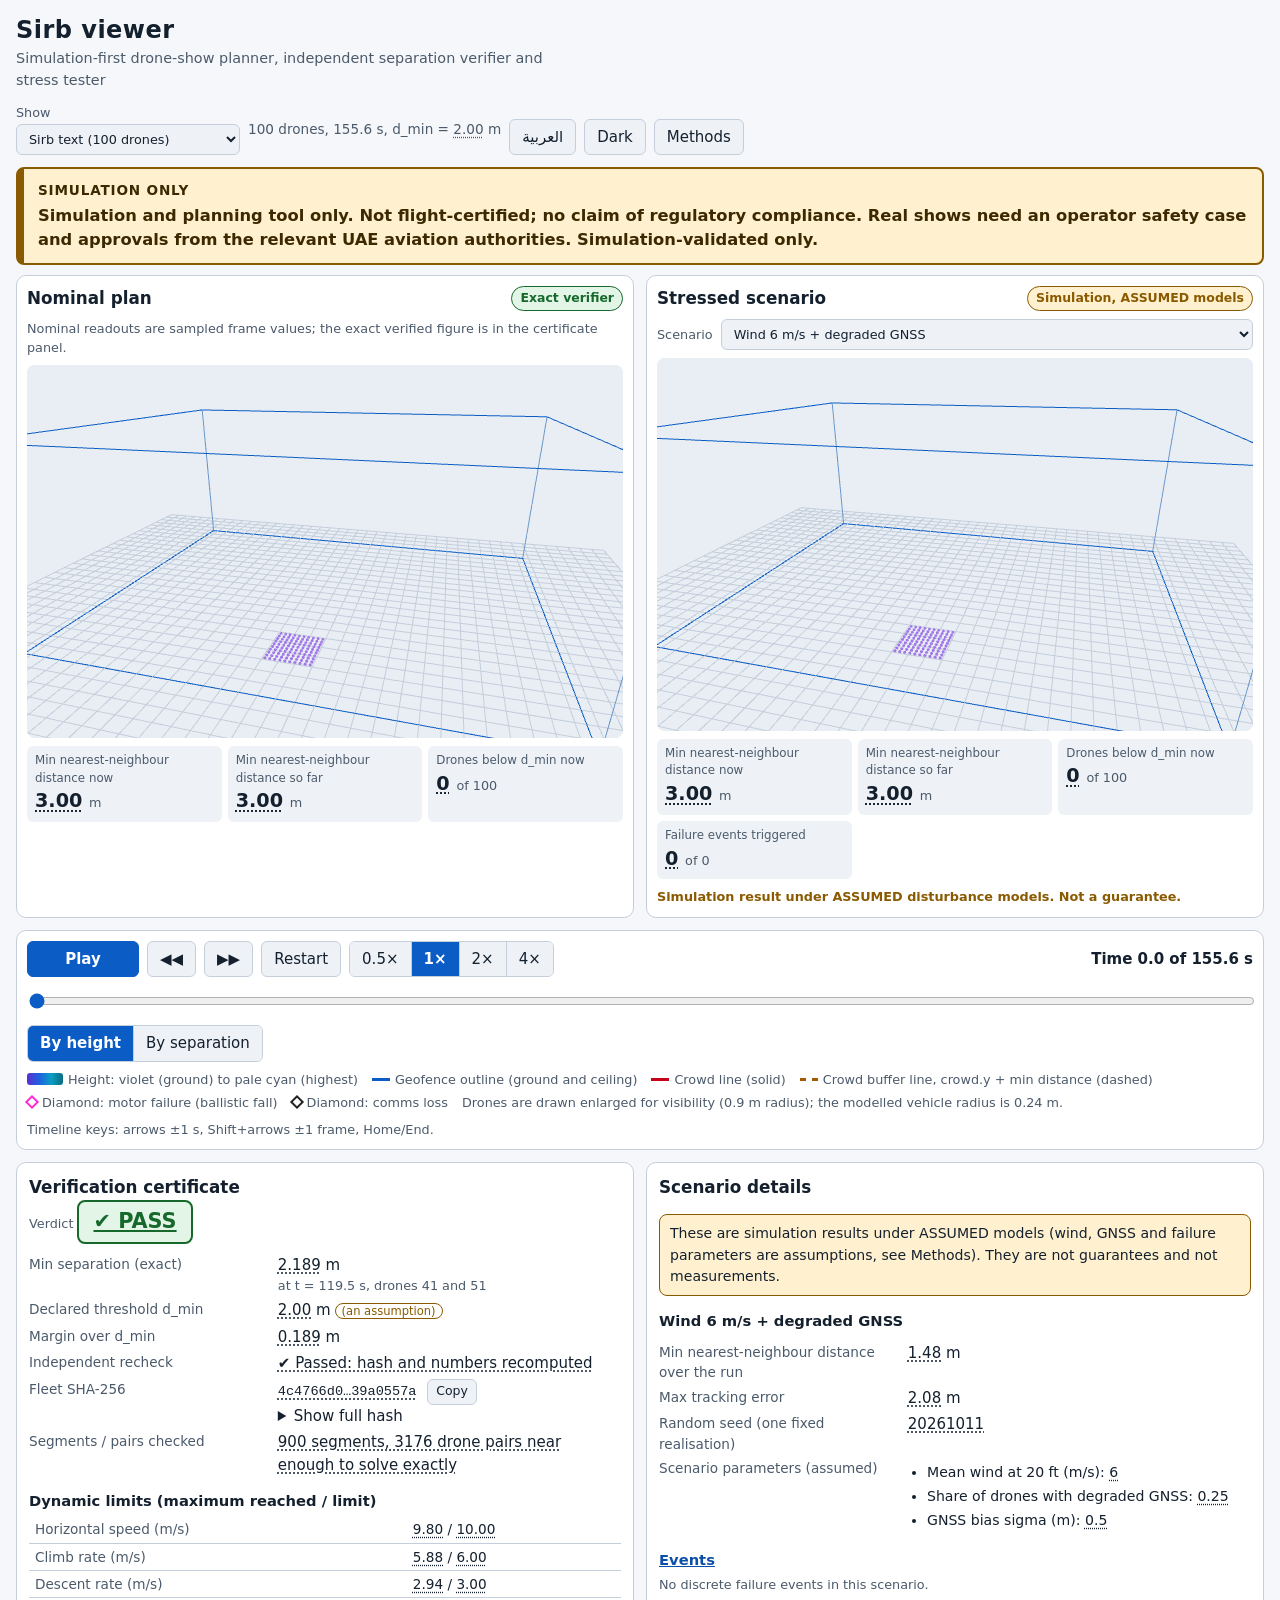
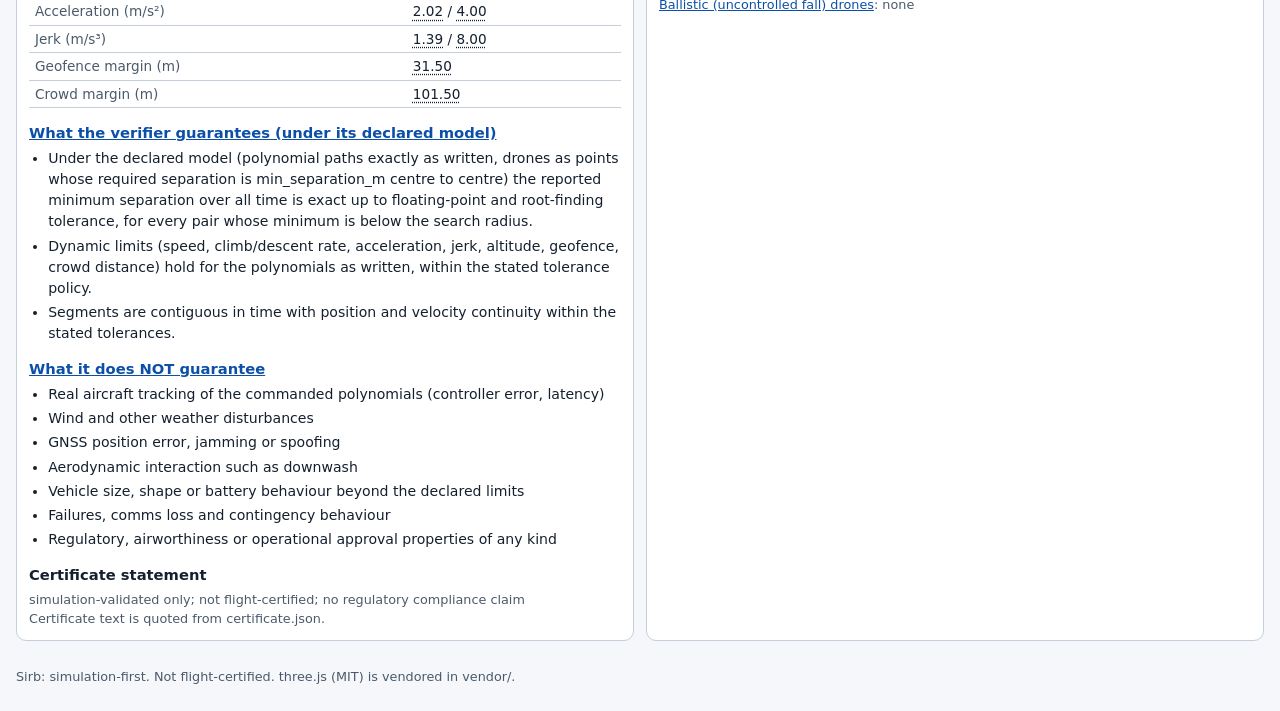
==== viewer/index.html @ c7de5ba7 "Add static web viewer (M7)" ====
<!doctype html>
<html lang="en" dir="ltr" data-theme="dark">
<head>
<meta charset="utf-8">
<meta name="viewport" content="width=device-width, initial-scale=1">
<title>Sirb viewer</title>
<meta name="description" content="Static viewer for Sirb: verified drone-show plans next to stressed simulation scenarios. Simulation only.">
<meta name="color-scheme" content="dark light">
<link rel="icon" href="data:,">
<link rel="stylesheet" href="style.css">
<script type="importmap">
{ "imports": { "three": "./vendor/three.module.min.js", "three/addons/": "./vendor/addons/" } }
</script>
</head>
<body>
<a class="skip" href="#viewer" data-i18n="skip">Skip to the viewer</a>

<header class="top">
  <div class="brand">
    <h1 data-i18n="app_title">Sirb viewer</h1>
    <p class="tagline" data-i18n="tagline"></p>
  </div>
  <div class="top-controls">
    <label class="field">
      <span data-i18n="show">Show</span>
      <select id="showSelect" aria-describedby="showMeta"></select>
    </label>
    <span id="showMeta" class="meta"></span>
    <button id="langBtn" type="button" class="btn" lang="ar"></button>
    <button id="themeBtn" type="button" class="btn" data-i18n-aria="theme_switch_label"></button>
    <a class="btn" href="methods.html" data-i18n="methods">Methods</a>
  </div>
</header>

<aside id="banner" class="banner" role="note" aria-labelledby="bannerTitle">
  <strong id="bannerTitle" data-i18n="banner_title">Simulation only</strong>
  <p id="bannerText"></p>
  <p id="bannerOrig" class="banner-orig" lang="en" dir="ltr" hidden></p>
</aside>

<div id="globalError" class="error" role="alert" hidden></div>

<main id="viewer">
  <section class="views" aria-label="3D views">
    <article class="view" id="viewA">
      <header class="view-head">
        <h2 data-i18n="view_nominal">Nominal plan</h2>
        <a class="badge badge-ok" href="methods.html#exact-verifier" data-i18n="view_nominal_badge">Exact verifier</a>
      </header>
      <p class="note scen-ph" data-i18n="nominal_label"></p>
      <div class="canvas-wrap">
        <canvas tabindex="0" role="img" data-i18n-aria="canvas_label_a"></canvas>
        <div class="overlay" aria-live="polite"></div>
      </div>
      <dl class="readouts" id="roA"></dl>
    </article>

    <article class="view" id="viewB">
      <header class="view-head">
        <h2 data-i18n="view_stress">Stressed scenario</h2>
        <a class="badge badge-warn" href="methods.html#stress-model" data-i18n="view_stress_badge">Simulation, ASSUMED models</a>
      </header>
      <label class="field scen">
        <span data-i18n="scenario">Scenario</span>
        <select id="scenSelect"></select>
      </label>
      <div class="canvas-wrap">
        <canvas tabindex="0" role="img" data-i18n-aria="canvas_label_b"></canvas>
        <div class="overlay" aria-live="polite"></div>
      </div>
      <dl class="readouts" id="roB"></dl>
      <p class="note note-warn" data-i18n="stress_label"></p>
    </article>
  </section>

  <section class="transport" aria-label="Playback">
    <div class="tr-row">
      <button id="playBtn" type="button" class="btn btn-primary"></button>
      <button id="backBtn" type="button" class="btn" data-i18n-aria="step_back" aria-label="Back one frame">&#9664;&#9664;</button>
      <button id="fwdBtn" type="button" class="btn" data-i18n-aria="step_fwd" aria-label="Forward one frame">&#9654;&#9654;</button>
      <button id="restartBtn" type="button" class="btn" data-i18n="restart">Restart</button>
      <div class="seg" role="group" data-i18n-aria="speed" aria-label="Speed" id="speedGroup"></div>
      <output id="timeOut" class="time" aria-live="off"></output>
    </div>
    <input id="scrub" type="range" min="0" max="100" step="1" value="0" data-i18n-aria="timeline" aria-label="Timeline">
    <div class="tr-row">
      <div class="seg" role="group" data-i18n-aria="colour_mode" aria-label="Colour mode" id="modeGroup">
        <button type="button" class="btn seg-btn" data-mode="height" aria-pressed="true" data-i18n="mode_height">By height</button>
        <button type="button" class="btn seg-btn" data-mode="sep" aria-pressed="false" data-i18n="mode_sep">By separation</button>
      </div>
      <ul class="legend" id="legend"></ul>
    </div>
    <p class="note" id="keysHint"></p>
  </section>

  <section class="panels">
    <article class="panel" id="certPanel" aria-labelledby="certH">
      <h2 id="certH" data-i18n="cert_title">Verification certificate</h2>
      <div id="certBody"></div>
    </article>
    <article class="panel" id="scenPanel" aria-labelledby="scenH">
      <h2 id="scenH" data-i18n="scen_title">Scenario details</h2>
      <div id="scenBody"></div>
    </article>
  </section>
</main>

<footer class="foot"><span id="footNote"></span></footer>
<script type="module" src="app.js"></script>
</body>
</html>
---- viewer/style.css ----
:root {
  --bg: #0d1117; --panel: #151b24; --panel2: #1b2330; --text: #e6edf3; --muted: #9aa7b5;
  --border: #2b3644; --accent: #5aa9ff; --accent-ink: #06101d; --focus: #ffd24a;
  --ok: #3fb950; --ok-bg: #0f2a18; --warn: #f0b429; --warn-bg: #33270a; --bad: #ff6b6b; --bad-bg: #3a1214;
  --banner-bg: #3a2a05; --banner-border: #f0b429; --banner-text: #ffe9a8;
  --canvas: #0a0e14; --link: #7cc0ff;
}
:root[data-theme="light"] {
  --bg: #f5f7fa; --panel: #ffffff; --panel2: #eef2f7; --text: #14202e; --muted: #4b5a6b;
  --border: #c5cfdb; --accent: #0b5cc5; --accent-ink: #ffffff; --focus: #8a5a00;
  --ok: #17692b; --ok-bg: #e2f5e7; --warn: #8a5a00; --warn-bg: #fff1cf; --bad: #b00020; --bad-bg: #fde4e7;
  --banner-bg: #fff1cf; --banner-border: #8a5a00; --banner-text: #3d2900;
  --canvas: #e9eef5; --link: #0b4fa8;
}
* { box-sizing: border-box; }
html { color-scheme: dark; }
:root[data-theme="light"] { color-scheme: light; }
body {
  margin: 0; background: var(--bg); color: var(--text);
  font: 15px/1.5 system-ui, -apple-system, "Segoe UI", Roboto, "Noto Sans Arabic", "Noto Naskh Arabic", Tahoma, sans-serif;
}
a { color: var(--link); }
:focus-visible { outline: 3px solid var(--focus); outline-offset: 2px; border-radius: 3px; }
.skip { position: absolute; inset-inline-start: 8px; top: -60px; background: var(--accent); color: var(--accent-ink); padding: 8px 12px; z-index: 50; }
.skip:focus { top: 8px; }

.top { display: flex; flex-wrap: wrap; gap: 12px 24px; justify-content: space-between; align-items: flex-end; padding: 12px 16px 8px; }
.brand h1 { margin: 0; font-size: 1.5rem; letter-spacing: .02em; }
.tagline { margin: 0; color: var(--muted); font-size: .9rem; max-inline-size: 60ch; }
.top-controls { display: flex; flex-wrap: wrap; gap: 8px; align-items: flex-end; }
.meta { color: var(--muted); font-size: .85rem; align-self: center; }
.field { display: flex; flex-direction: column; gap: 2px; font-size: .8rem; color: var(--muted); }
select, .btn, input[type=range] { font: inherit; }
select { background: var(--panel2); color: var(--text); border: 1px solid var(--border); border-radius: 6px; padding: 6px 8px; min-inline-size: 12rem; max-inline-size: 100%; }
.btn { background: var(--panel2); color: var(--text); border: 1px solid var(--border); border-radius: 6px; padding: 6px 12px; cursor: pointer; text-decoration: none; display: inline-block; min-block-size: 34px; }
.btn:hover { border-color: var(--accent); }
.btn-primary { background: var(--accent); color: var(--accent-ink); border-color: var(--accent); font-weight: 600; min-inline-size: 7rem; }
.seg { display: inline-flex; border: 1px solid var(--border); border-radius: 6px; overflow: hidden; }
.seg .btn { border: 0; border-radius: 0; border-inline-end: 1px solid var(--border); }
.seg .btn:last-child { border-inline-end: 0; }
.seg .btn[aria-pressed="true"] { background: var(--accent); color: var(--accent-ink); font-weight: 600; }

.banner { margin: 4px 16px 10px; padding: 10px 14px; background: var(--banner-bg); border: 2px solid var(--banner-border); border-inline-start-width: 8px; border-radius: 8px; color: var(--banner-text); }
.banner strong { text-transform: uppercase; letter-spacing: .06em; font-size: .85rem; }
.banner p { margin: 2px 0 0; font-size: 1.02rem; font-weight: 600; }
.banner .banner-orig { font-size: .8rem; font-weight: 400; opacity: .9; }
.error { margin: 8px 16px; padding: 10px 14px; background: var(--bad-bg); border: 1px solid var(--bad); border-radius: 8px; }
.error code { background: rgba(127,127,127,.25); padding: 1px 4px; border-radius: 3px; direction: ltr; unicode-bidi: isolate; }

main { padding: 0 16px 16px; }
.views { display: grid; grid-template-columns: repeat(2, minmax(0, 1fr)); gap: 12px; }
@media (max-width: 860px) { .views { grid-template-columns: minmax(0, 1fr); } }
.view { background: var(--panel); border: 1px solid var(--border); border-radius: 10px; padding: 10px; display: flex; flex-direction: column; gap: 8px; min-inline-size: 0; }
.view-head { display: flex; justify-content: space-between; align-items: center; gap: 8px; flex-wrap: wrap; }
.view h2, .panel h2 { margin: 0; font-size: 1.05rem; }
.badge { font-size: .78rem; padding: 2px 8px; border-radius: 999px; border: 1px solid; text-decoration: none; font-weight: 600; }
.badge-ok { color: var(--ok); background: var(--ok-bg); border-color: var(--ok); }
.badge-warn { color: var(--warn); background: var(--warn-bg); border-color: var(--warn); }
.scen { flex-direction: row; align-items: center; gap: 8px; }
.scen select { flex: 1; }
.canvas-wrap { position: relative; aspect-ratio: 16 / 10; background: var(--canvas); border-radius: 8px; overflow: hidden; }
.canvas-wrap canvas { position: absolute; inset: 0; inline-size: 100%; block-size: 100%; display: block; touch-action: none; }
.overlay { position: absolute; inset: 0; display: flex; align-items: center; justify-content: center; text-align: center; padding: 16px; background: color-mix(in srgb, var(--canvas) 80%, transparent); font-weight: 600; }
.overlay:empty { display: none; }
.readouts { display: grid; grid-template-columns: repeat(auto-fit, minmax(11rem, 1fr)); gap: 6px; margin: 0; }
.readouts > div { background: var(--panel2); border-radius: 6px; padding: 6px 8px; }
.readouts dt { font-size: .74rem; color: var(--muted); }
.readouts dd { margin: 0; font-size: 1.2rem; font-weight: 700; font-variant-numeric: tabular-nums; }
.readouts .unit { font-size: .8rem; font-weight: 400; color: var(--muted); }
.readouts dd.is-bad { color: var(--bad); }
.readouts dd.is-bad::before { content: "\26A0\FE0E "; }
.note { margin: 0; font-size: .8rem; color: var(--muted); }
.note-warn { color: var(--warn); font-weight: 600; }
a.num { color: inherit; text-decoration: underline dotted; text-underline-offset: 3px; }
a.num:hover { text-decoration: underline solid; color: var(--link); }

.transport { background: var(--panel); border: 1px solid var(--border); border-radius: 10px; padding: 10px; margin-block: 12px; display: flex; flex-direction: column; gap: 8px; }
.tr-row { display: flex; flex-wrap: wrap; gap: 8px; align-items: center; }
.time { margin-inline-start: auto; font-variant-numeric: tabular-nums; font-weight: 600; direction: ltr; unicode-bidi: isolate; }
#scrub { inline-size: 100%; direction: ltr; accent-color: var(--accent); block-size: 28px; }
.legend { list-style: none; margin: 0; padding: 0; display: flex; flex-wrap: wrap; gap: 4px 14px; font-size: .8rem; color: var(--muted); }
.legend li { display: flex; align-items: center; gap: 5px; }
.sw { inline-size: 12px; block-size: 12px; border-radius: 50%; display: inline-block; flex: none; }
.sw.line { border-radius: 0; block-size: 3px; inline-size: 18px; }
.sw.dash { border-radius: 0; block-size: 0; border-top: 3px dashed; inline-size: 18px; background: none; }
.sw.dia { border-radius: 0; transform: rotate(45deg); background: none; border: 2px solid; inline-size: 10px; block-size: 10px; }
.sw.grad { border-radius: 3px; inline-size: 36px; }

.panels { display: grid; grid-template-columns: repeat(2, minmax(0, 1fr)); gap: 12px; }
@media (max-width: 860px) { .panels { grid-template-columns: minmax(0, 1fr); } }
.panel { background: var(--panel); border: 1px solid var(--border); border-radius: 10px; padding: 12px; min-inline-size: 0; }
.panel h3 { margin: 14px 0 4px; font-size: .92rem; }
.verdict { display: inline-flex; align-items: center; gap: 8px; font-weight: 800; font-size: 1.3rem; padding: 4px 14px; border-radius: 8px; border: 2px solid; }
.verdict.pass { color: var(--ok); background: var(--ok-bg); border-color: var(--ok); }
.verdict.fail { color: var(--bad); background: var(--bad-bg); border-color: var(--bad); }
.kv { display: grid; grid-template-columns: minmax(8rem, 40%) 1fr; gap: 4px 12px; margin: 10px 0 0; }
.kv dt { color: var(--muted); font-size: .85rem; }
.kv dd { margin: 0; font-variant-numeric: tabular-nums; overflow-wrap: anywhere; }
.kv code, code.hash { direction: ltr; unicode-bidi: isolate; font-family: ui-monospace, Menlo, Consolas, monospace; font-size: .85rem; }
.hash-full { margin-block-start: 4px; word-break: break-all; }
.tbl { inline-size: 100%; border-collapse: collapse; font-size: .85rem; font-variant-numeric: tabular-nums; }
.tbl th, .tbl td { text-align: start; padding: 3px 6px; border-bottom: 1px solid var(--border); }
.tbl th { font-weight: 500; color: var(--muted); }
.list { margin: 4px 0; padding-inline-start: 1.2rem; font-size: .88rem; }
.list li { margin-block: 3px; }
.list.en-only, [lang="en"].keep { direction: ltr; text-align: left; }
.assumed { background: var(--warn-bg); border: 1px solid var(--warn); color: var(--text); border-radius: 8px; padding: 8px 10px; font-size: .88rem; }
.chip { font-size: .72rem; color: var(--warn); border: 1px solid var(--warn); border-radius: 999px; padding: 0 6px; margin-inline-start: 4px; }
.ev-btn { font-size: .78rem; padding: 2px 8px; min-block-size: 26px; margin-inline-start: 6px; }
.foot { padding: 10px 16px 24px; color: var(--muted); font-size: .8rem; }

/* methods page */
.doc { max-inline-size: 78ch; margin: 0 auto; padding: 8px 16px 48px; }
.doc h1 { font-size: 1.6rem; }
.doc h2 { margin-block-start: 2rem; padding-block-start: .5rem; border-block-start: 1px solid var(--border); font-size: 1.25rem; scroll-margin-block-start: 12px; }
.doc h3 { font-size: 1.02rem; scroll-margin-block-start: 12px; }
.doc :target > h2, .doc h2:target, .doc h3:target { background: color-mix(in srgb, var(--accent) 22%, transparent); }
.doc p, .doc li { overflow-wrap: anywhere; }
.doc .ar-sum { background: var(--panel2); border-radius: 8px; padding: 8px 12px; }
html[lang="en"] .ar, html[lang="ar"] .en { display: none; }
.doc .en-detail { direction: ltr; text-align: left; }
html[dir="rtl"] .doc .en-detail ul { padding-inline-start: 0; padding-inline-end: 1.2rem; }
.doc .en-detail li, .doc .en-detail p { text-align: left; }
.toc { columns: 2 16rem; font-size: .92rem; }
.doc code { font-family: ui-monospace, Menlo, Consolas, monospace; font-size: .9em; background: var(--panel2); padding: 0 4px; border-radius: 3px; direction: ltr; unicode-bidi: isolate; }
.doc .callout { background: var(--warn-bg); border: 1px solid var(--warn); border-radius: 8px; padding: 8px 12px; }
.doc .nav { display: flex; gap: 8px; flex-wrap: wrap; padding: 12px 0; align-items: center; }

@media (prefers-reduced-motion: reduce) { * { animation: none !important; transition: none !important; scroll-behavior: auto !important; } }

.scen-ph { min-block-size: 34px; display: flex; align-items: center; }
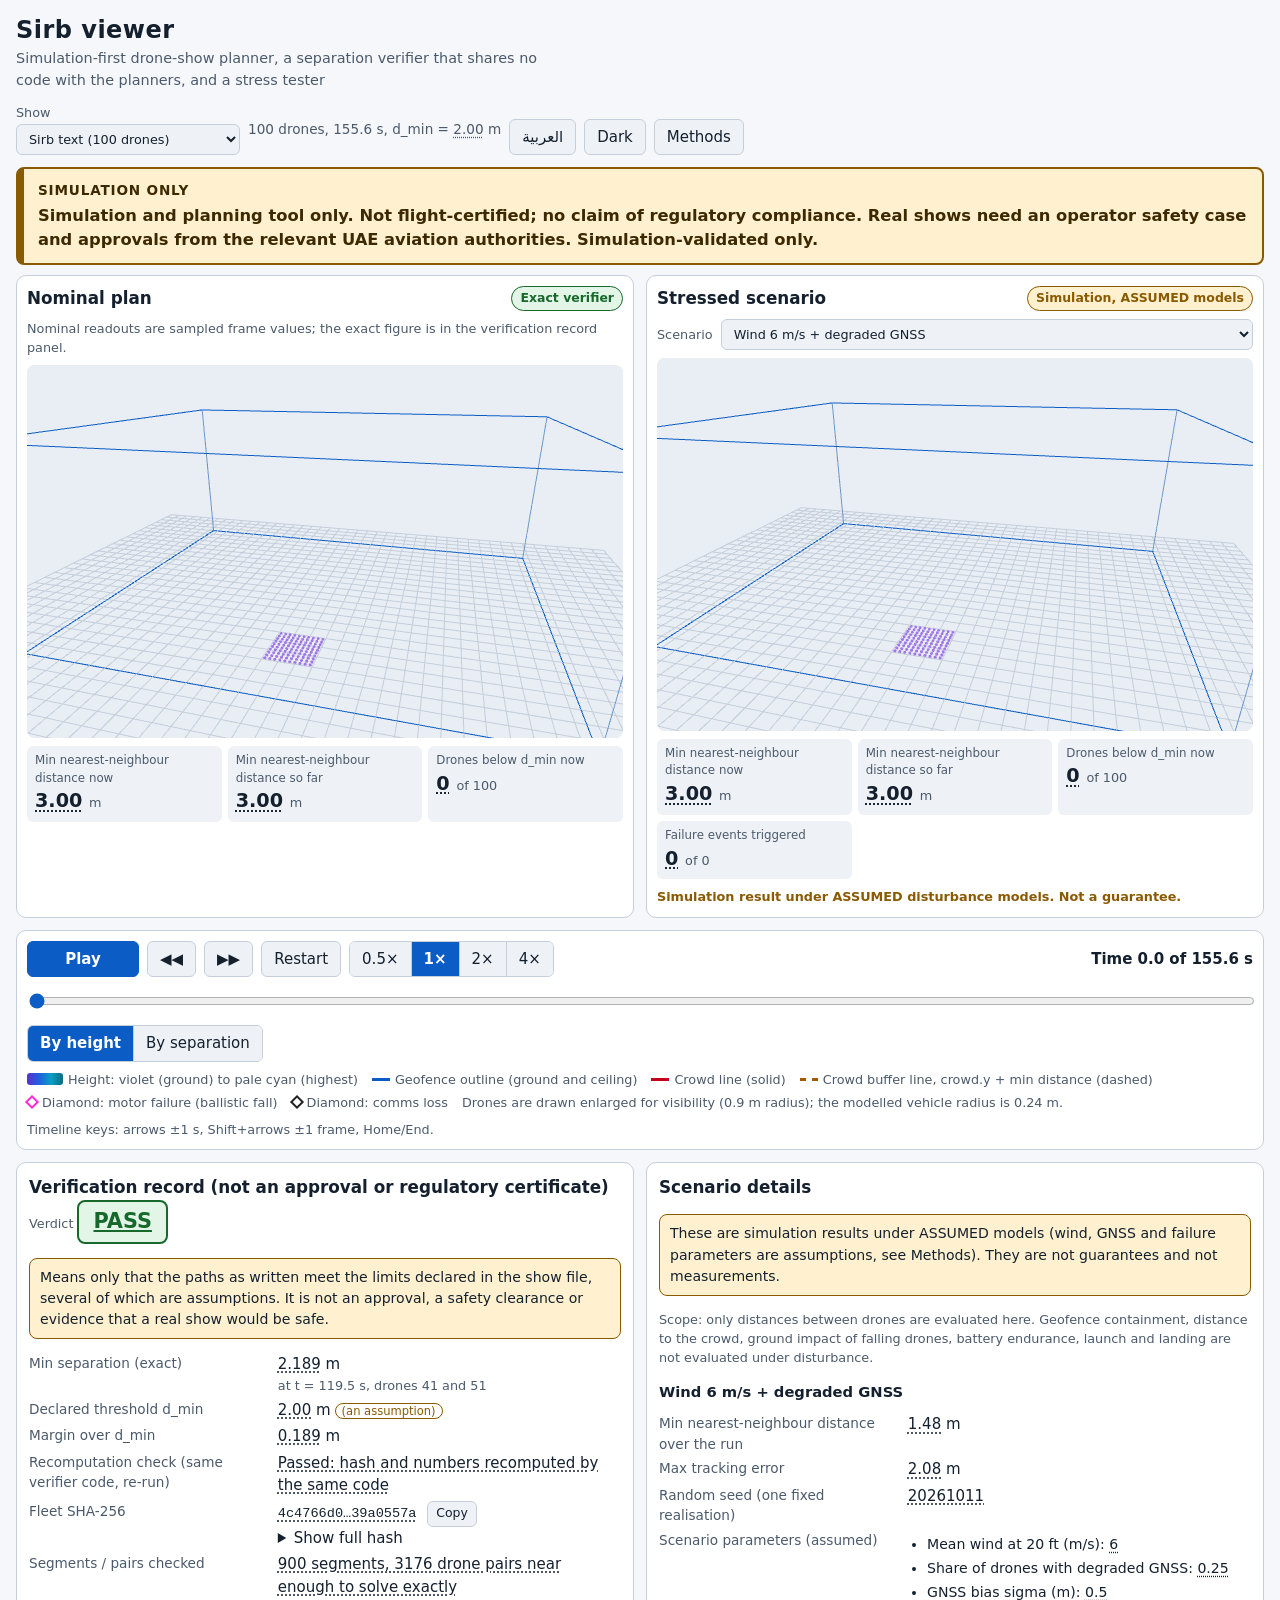
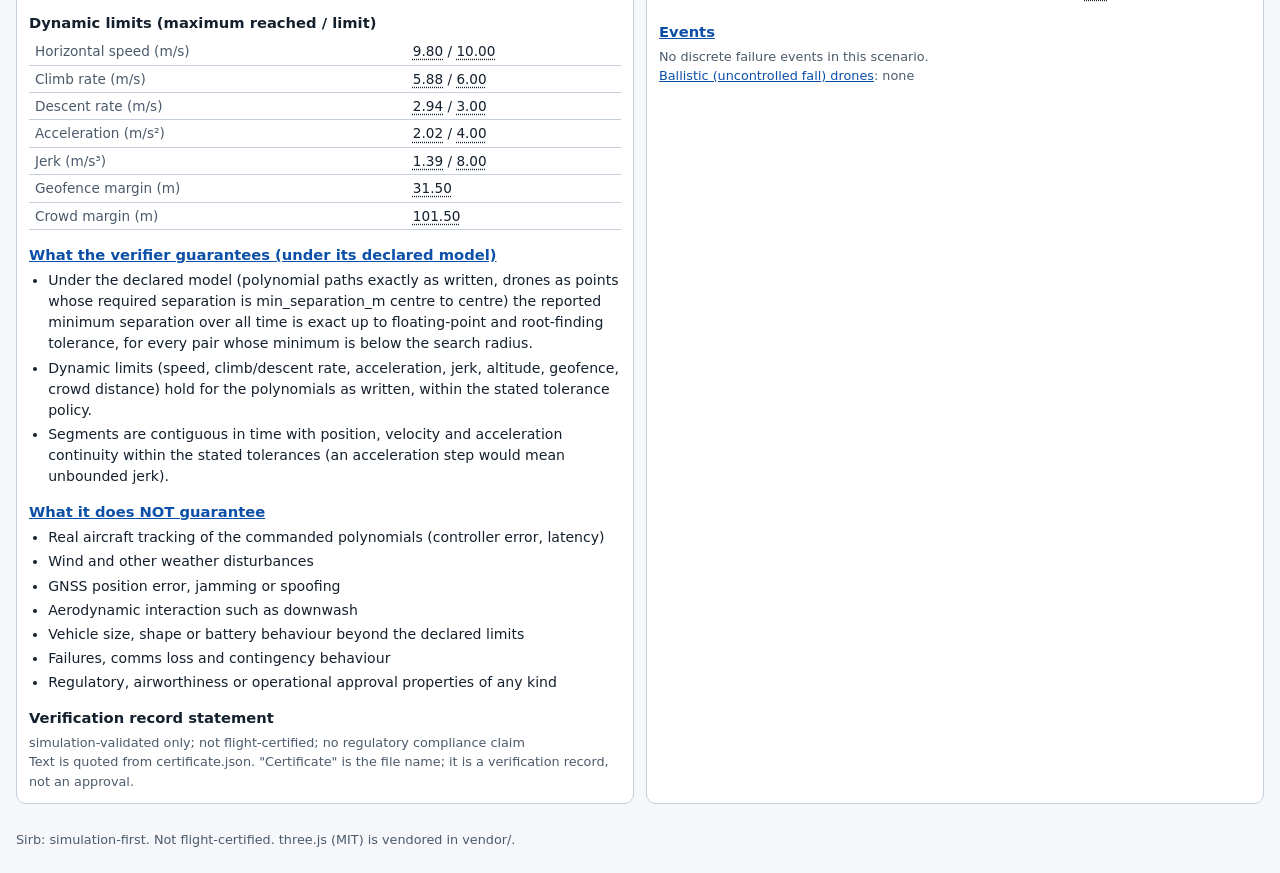
==== commit 507fe634: "Review round 4 (aviation safety assessor): INCOMPLETE verdict, same-code recheck no longer called in" ====
--- a/viewer/index.html
+++ b/viewer/index.html
@@ -4,7 +4,7 @@
 <meta charset="utf-8">
 <meta name="viewport" content="width=device-width, initial-scale=1">
 <title>Sirb viewer</title>
-<meta name="description" content="Static viewer for Sirb: verified drone-show plans next to stressed simulation scenarios. Simulation only.">
+<meta name="description" content="Static viewer for Sirb: drone-show plans checked against their declared limits, next to stressed simulation scenarios. Simulation only. Not an approval.">
 <meta name="color-scheme" content="dark light">
 <link rel="icon" href="data:,">
 <link rel="stylesheet" href="style.css">
@@ -95,7 +95,7 @@
 
   <section class="panels">
     <article class="panel" id="certPanel" aria-labelledby="certH">
-      <h2 id="certH" data-i18n="cert_title">Verification certificate</h2>
+      <h2 id="certH" data-i18n="cert_title">Verification record</h2>
       <div id="certBody"></div>
     </article>
     <article class="panel" id="scenPanel" aria-labelledby="scenH">
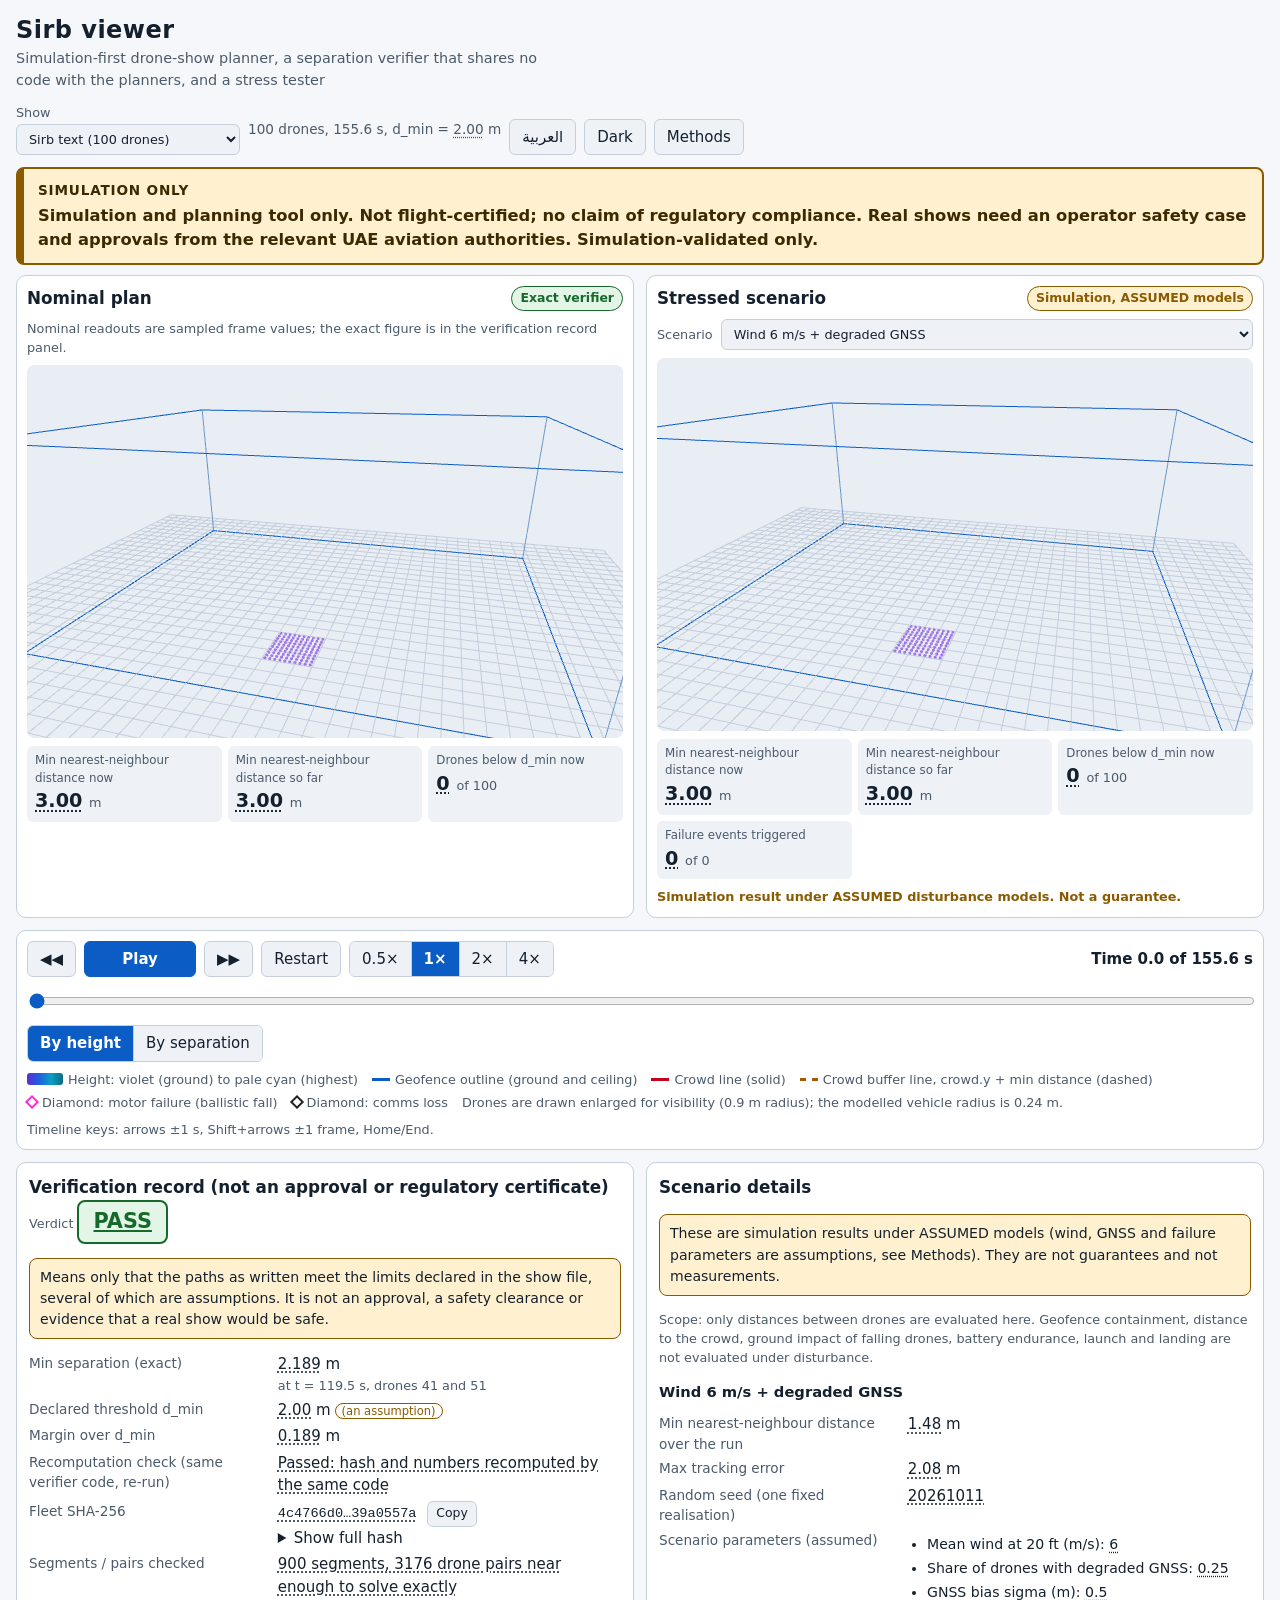
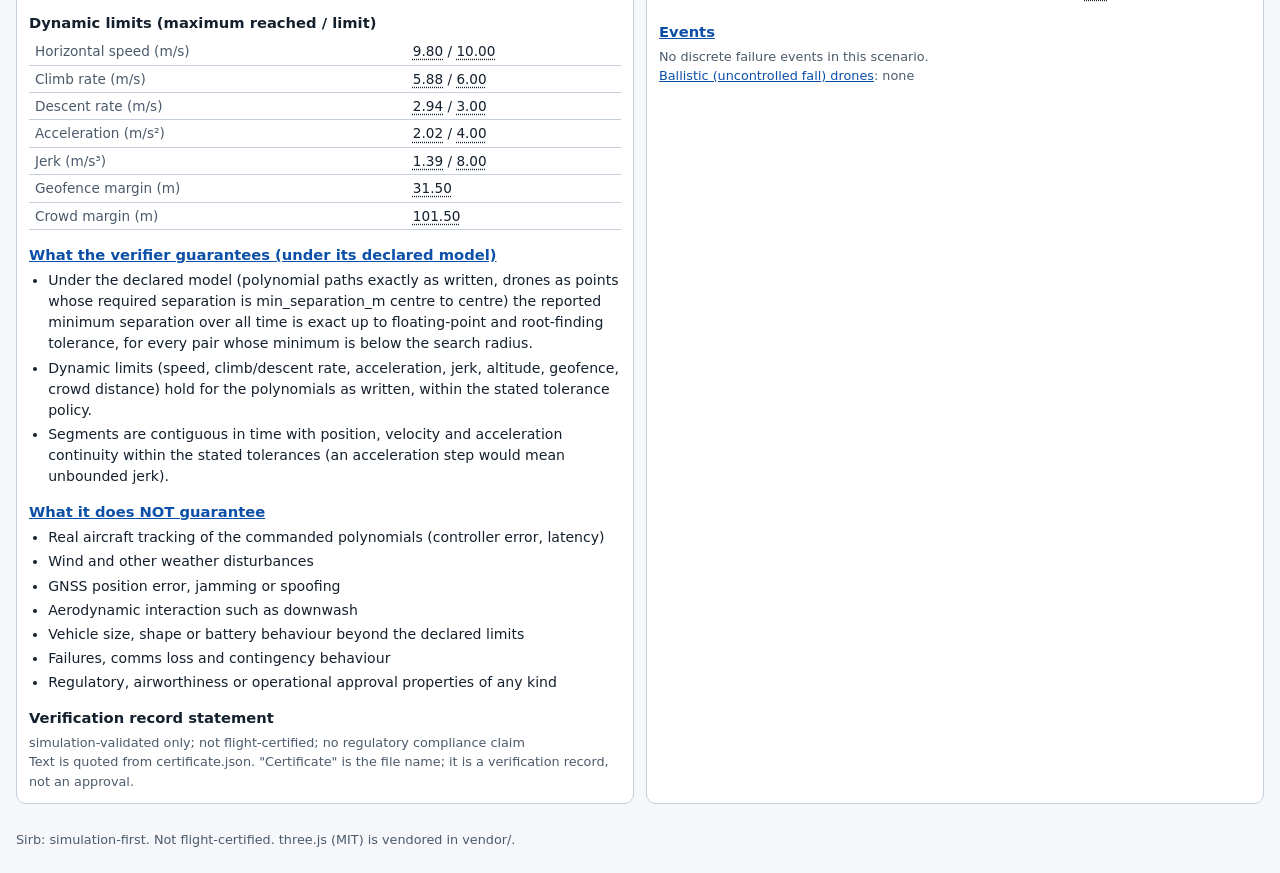
==== commit 331623be: "viewer: axe-core accessibility pass, RTL fixes, keyboard and file:// checks, bench mode axe-core 4.1" ====
--- a/viewer/index.html
+++ b/viewer/index.html
@@ -2,6 +2,7 @@
 <html lang="en" dir="ltr" data-theme="dark">
 <head>
 <meta charset="utf-8">
+<meta http-equiv="Content-Security-Policy" content="default-src 'self'; script-src 'self' 'sha256-5wA3Z8E0Y0OTGN2sJH6JJETuF5CYTp6eGDxFbK0Gl1s='; style-src 'self' 'unsafe-inline'; img-src 'self' data:; connect-src 'self'; object-src 'none'; base-uri 'none'; form-action 'none'">
 <meta name="viewport" content="width=device-width, initial-scale=1">
 <title>Sirb viewer</title>
 <meta name="description" content="Static viewer for Sirb: drone-show plans checked against their declared limits, next to stressed simulation scenarios. Simulation only. Not an approval.">
@@ -32,16 +33,21 @@
   </div>
 </header>
 
-<aside id="banner" class="banner" role="note" aria-labelledby="bannerTitle">
+<aside id="banner" class="banner" aria-labelledby="bannerTitle">
   <strong id="bannerTitle" data-i18n="banner_title">Simulation only</strong>
   <p id="bannerText"></p>
-  <p id="bannerOrig" class="banner-orig" lang="en" dir="ltr" hidden></p>
+  <p id="bannerOrig" class="banner-orig" hidden></p>
 </aside>
+
+<div id="fileBanner" class="error" role="alert" hidden>
+  <p lang="en" dir="ltr">The viewer cannot run from <code>file://</code>: browsers block ES modules and binary data there. From the repo root run <code>python -m http.server -d viewer 8000</code> and open <code>http://localhost:8000/</code>.</p>
+  <p lang="ar" dir="rtl">لا يعمل العارض عبر <code>file://</code> لأن المتصفحات تمنع وحدات ES والبيانات الثنائية هناك. من جذر المستودع نفّذ <code>python -m http.server -d viewer 8000</code> ثم افتح <code>http://localhost:8000/</code>.</p>
+</div>
 
 <div id="globalError" class="error" role="alert" hidden></div>
 
 <main id="viewer">
-  <section class="views" aria-label="3D views">
+  <section class="views" data-i18n-aria="views_label" aria-label="3D views">
     <article class="view" id="viewA">
       <header class="view-head">
         <h2 data-i18n="view_nominal">Nominal plan</h2>
@@ -73,11 +79,13 @@
     </article>
   </section>
 
-  <section class="transport" aria-label="Playback">
+  <section class="transport" data-i18n-aria="playback_label" aria-label="Playback">
     <div class="tr-row">
-      <button id="playBtn" type="button" class="btn btn-primary"></button>
-      <button id="backBtn" type="button" class="btn" data-i18n-aria="step_back" aria-label="Back one frame">&#9664;&#9664;</button>
-      <button id="fwdBtn" type="button" class="btn" data-i18n-aria="step_fwd" aria-label="Forward one frame">&#9654;&#9654;</button>
+      <div class="media" dir="ltr">
+        <button id="backBtn" type="button" class="btn" data-i18n-aria="step_back" aria-label="Back one frame"><span class="ico ico-back" aria-hidden="true"></span></button>
+        <button id="playBtn" type="button" class="btn btn-primary"></button>
+        <button id="fwdBtn" type="button" class="btn" data-i18n-aria="step_fwd" aria-label="Forward one frame"><span class="ico ico-fwd" aria-hidden="true"></span></button>
+      </div>
       <button id="restartBtn" type="button" class="btn" data-i18n="restart">Restart</button>
       <div class="seg" role="group" data-i18n-aria="speed" aria-label="Speed" id="speedGroup"></div>
       <output id="timeOut" class="time" aria-live="off"></output>
@@ -106,6 +114,7 @@
 </main>
 
 <footer class="foot"><span id="footNote"></span></footer>
+<script src="fileguard.js"></script>
 <script type="module" src="app.js"></script>
 </body>
 </html>
--- a/viewer/style.css
+++ b/viewer/style.css
@@ -129,3 +129,9 @@
 @media (prefers-reduced-motion: reduce) { * { animation: none !important; transition: none !important; scroll-behavior: auto !important; } }
 
 .scen-ph { min-block-size: 34px; display: flex; align-items: center; }
+
+/* transport: media controls and the timeline keep left-to-right order in Arabic (time runs left to right) */
+.media { display: inline-flex; gap: 8px; }
+.en-block { display: block; text-align: left; }
+.ico-back::before { content: "\25C0\25C0"; }
+.ico-fwd::before { content: "\25B6\25B6"; }
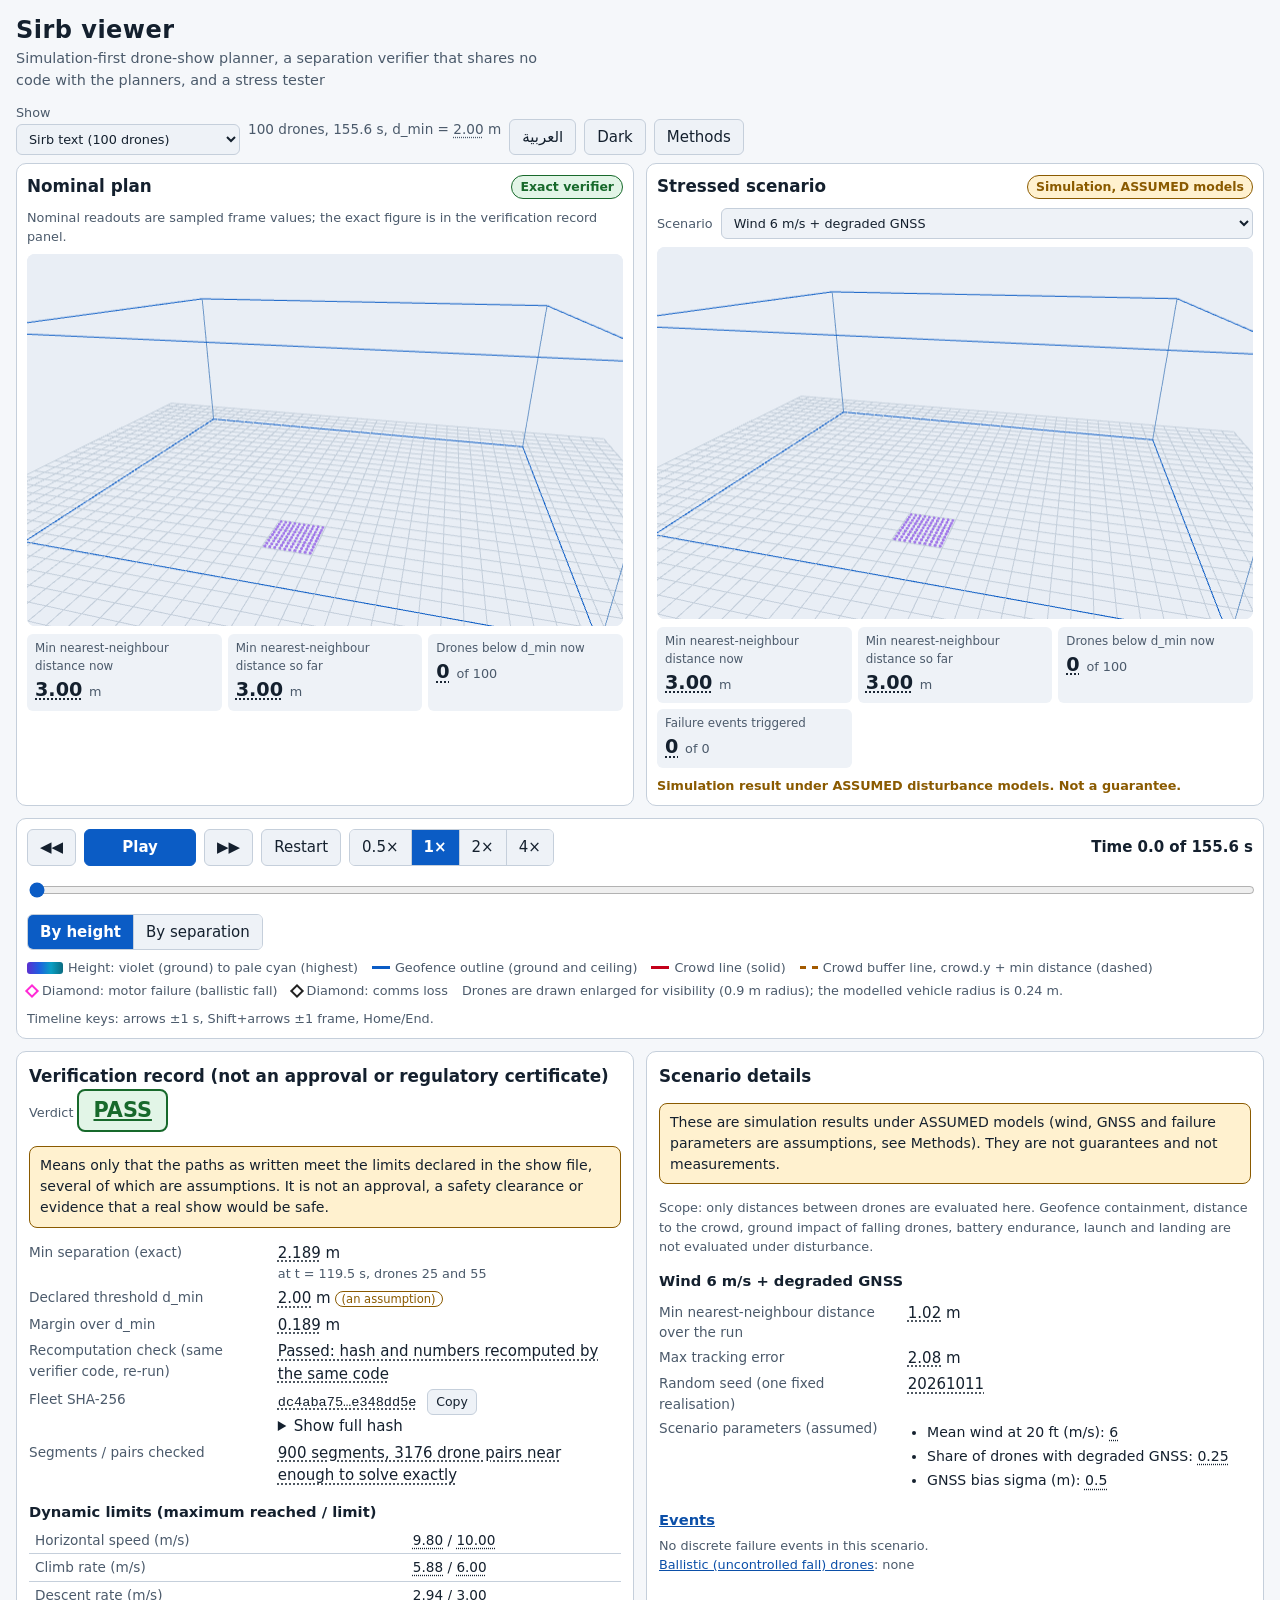
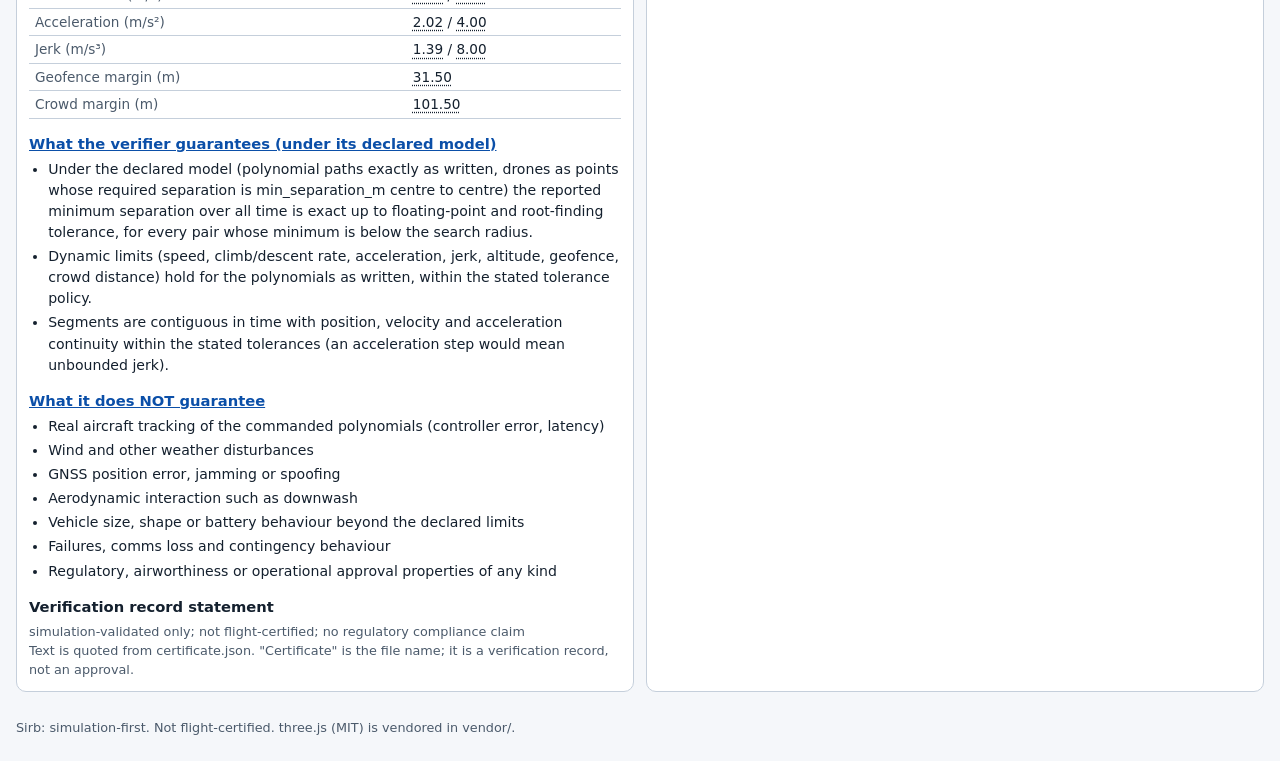
==== commit e95c4e22: "Hide the simulation only banner on the viewer page Removed from view at the owner's request. The ele" ====
--- a/viewer/index.html
+++ b/viewer/index.html
@@ -33,7 +33,7 @@
   </div>
 </header>
 
-<aside id="banner" class="banner" aria-labelledby="bannerTitle">
+<aside id="banner" class="banner" aria-labelledby="bannerTitle" hidden>
   <strong id="bannerTitle" data-i18n="banner_title">Simulation only</strong>
   <p id="bannerText"></p>
   <p id="bannerOrig" class="banner-orig" hidden></p>
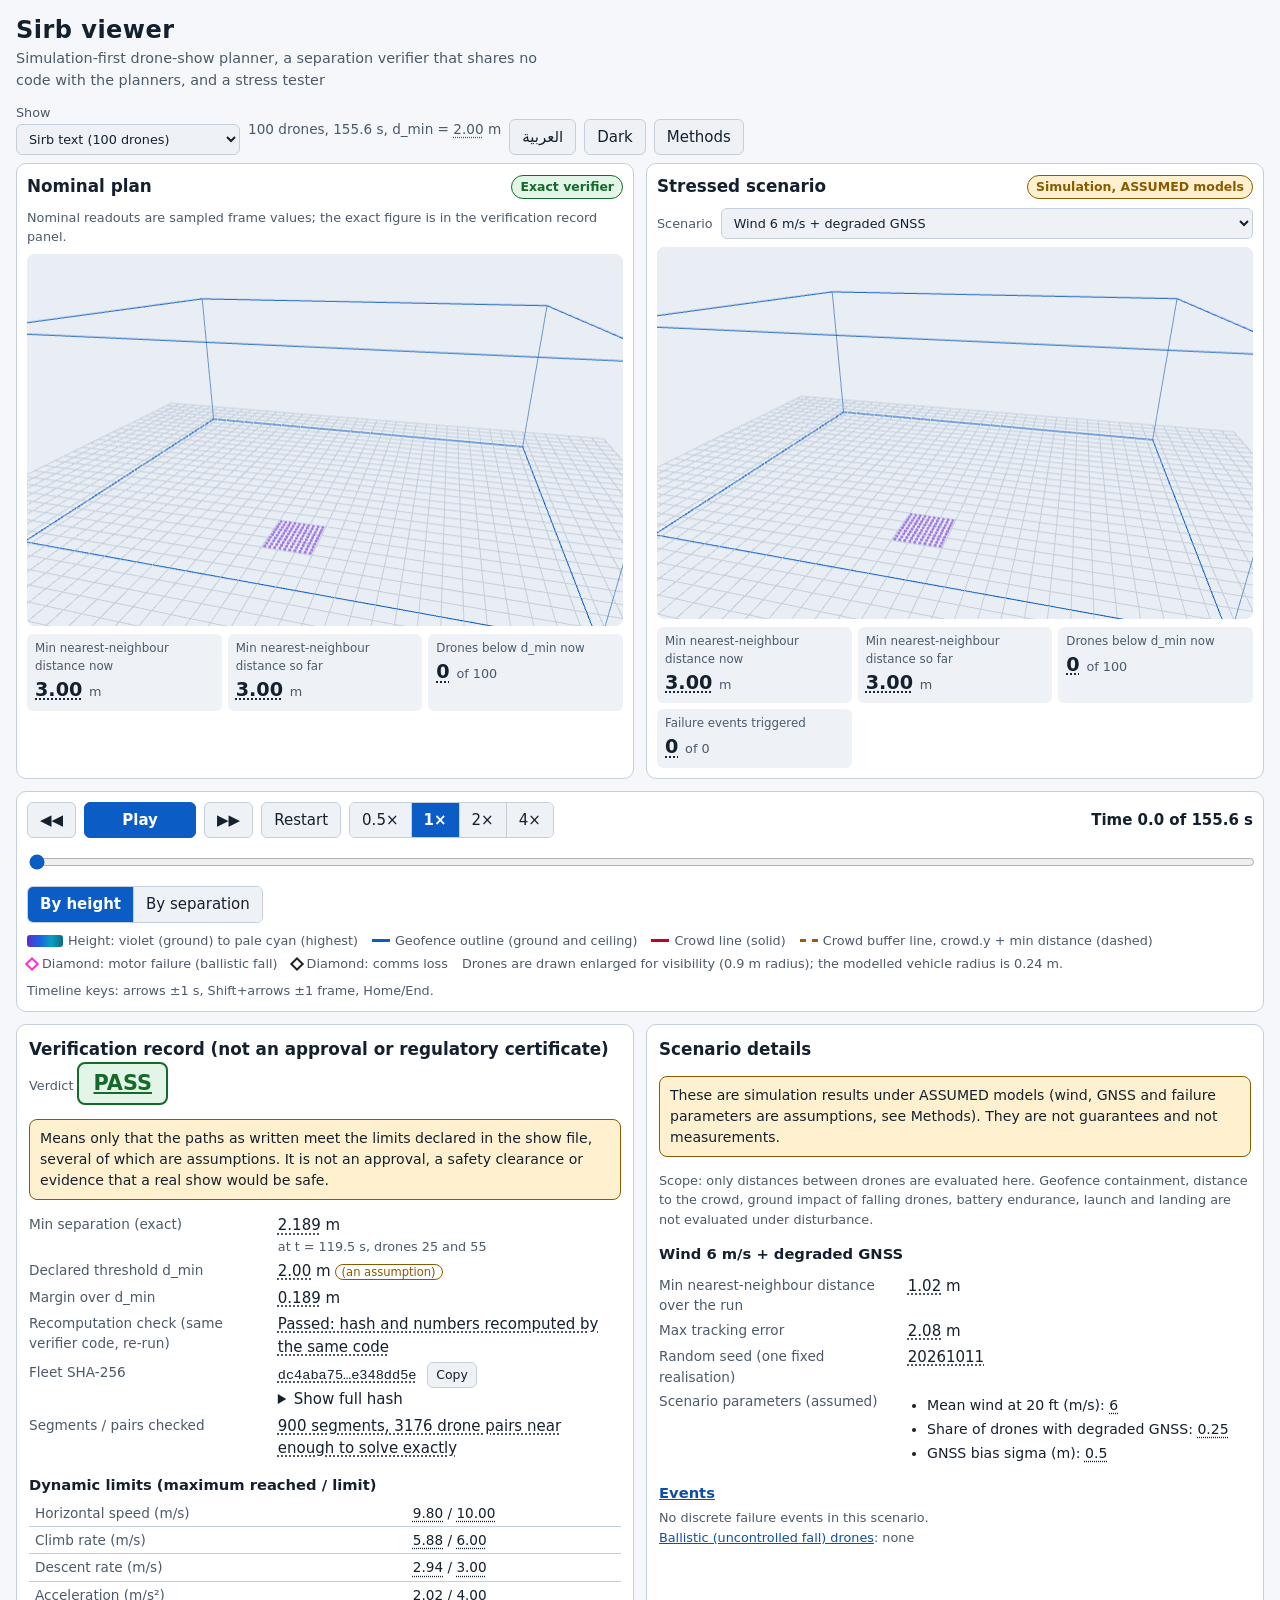
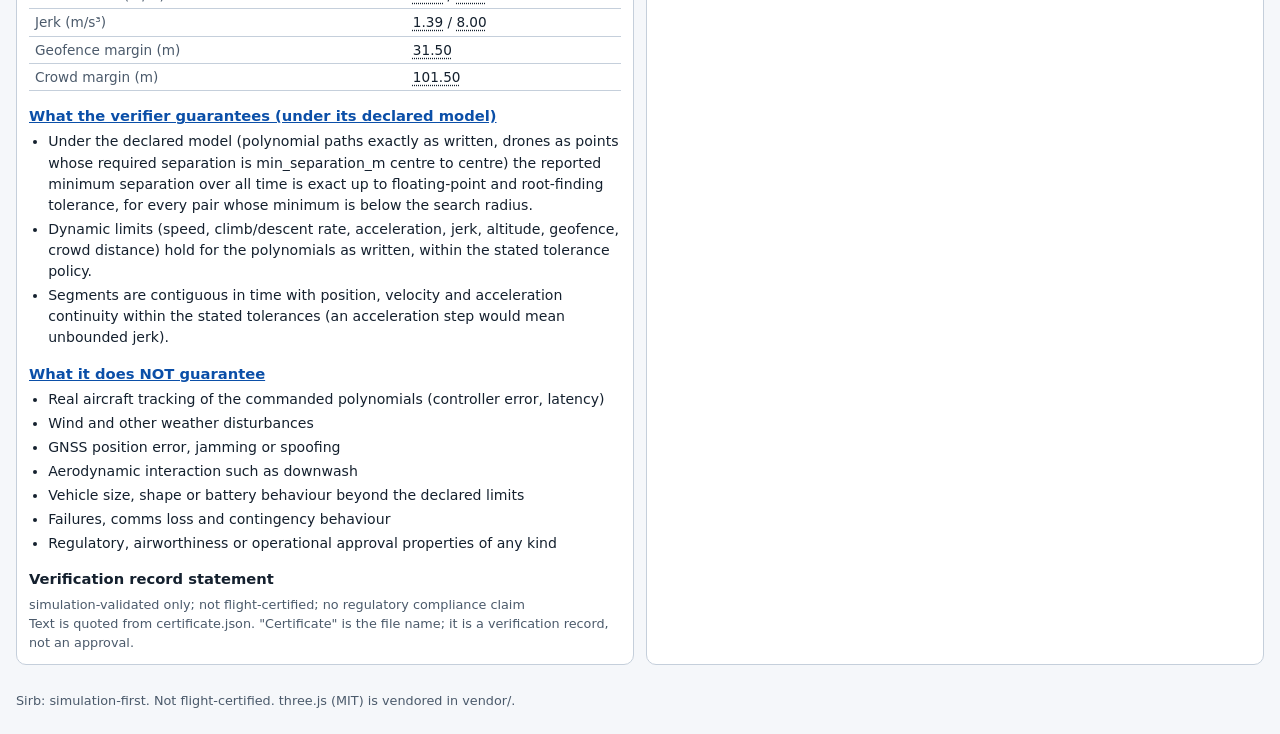
==== commit 0001ef02: "Hide the assumed disturbance note in the viewer stress panel Requested removal of that line only; th" ====
--- a/viewer/index.html
+++ b/viewer/index.html
@@ -75,7 +75,7 @@
         <div class="overlay" aria-live="polite"></div>
       </div>
       <dl class="readouts" id="roB"></dl>
-      <p class="note note-warn" data-i18n="stress_label"></p>
+      <p hidden class="note note-warn" data-i18n="stress_label"></p>
     </article>
   </section>
 
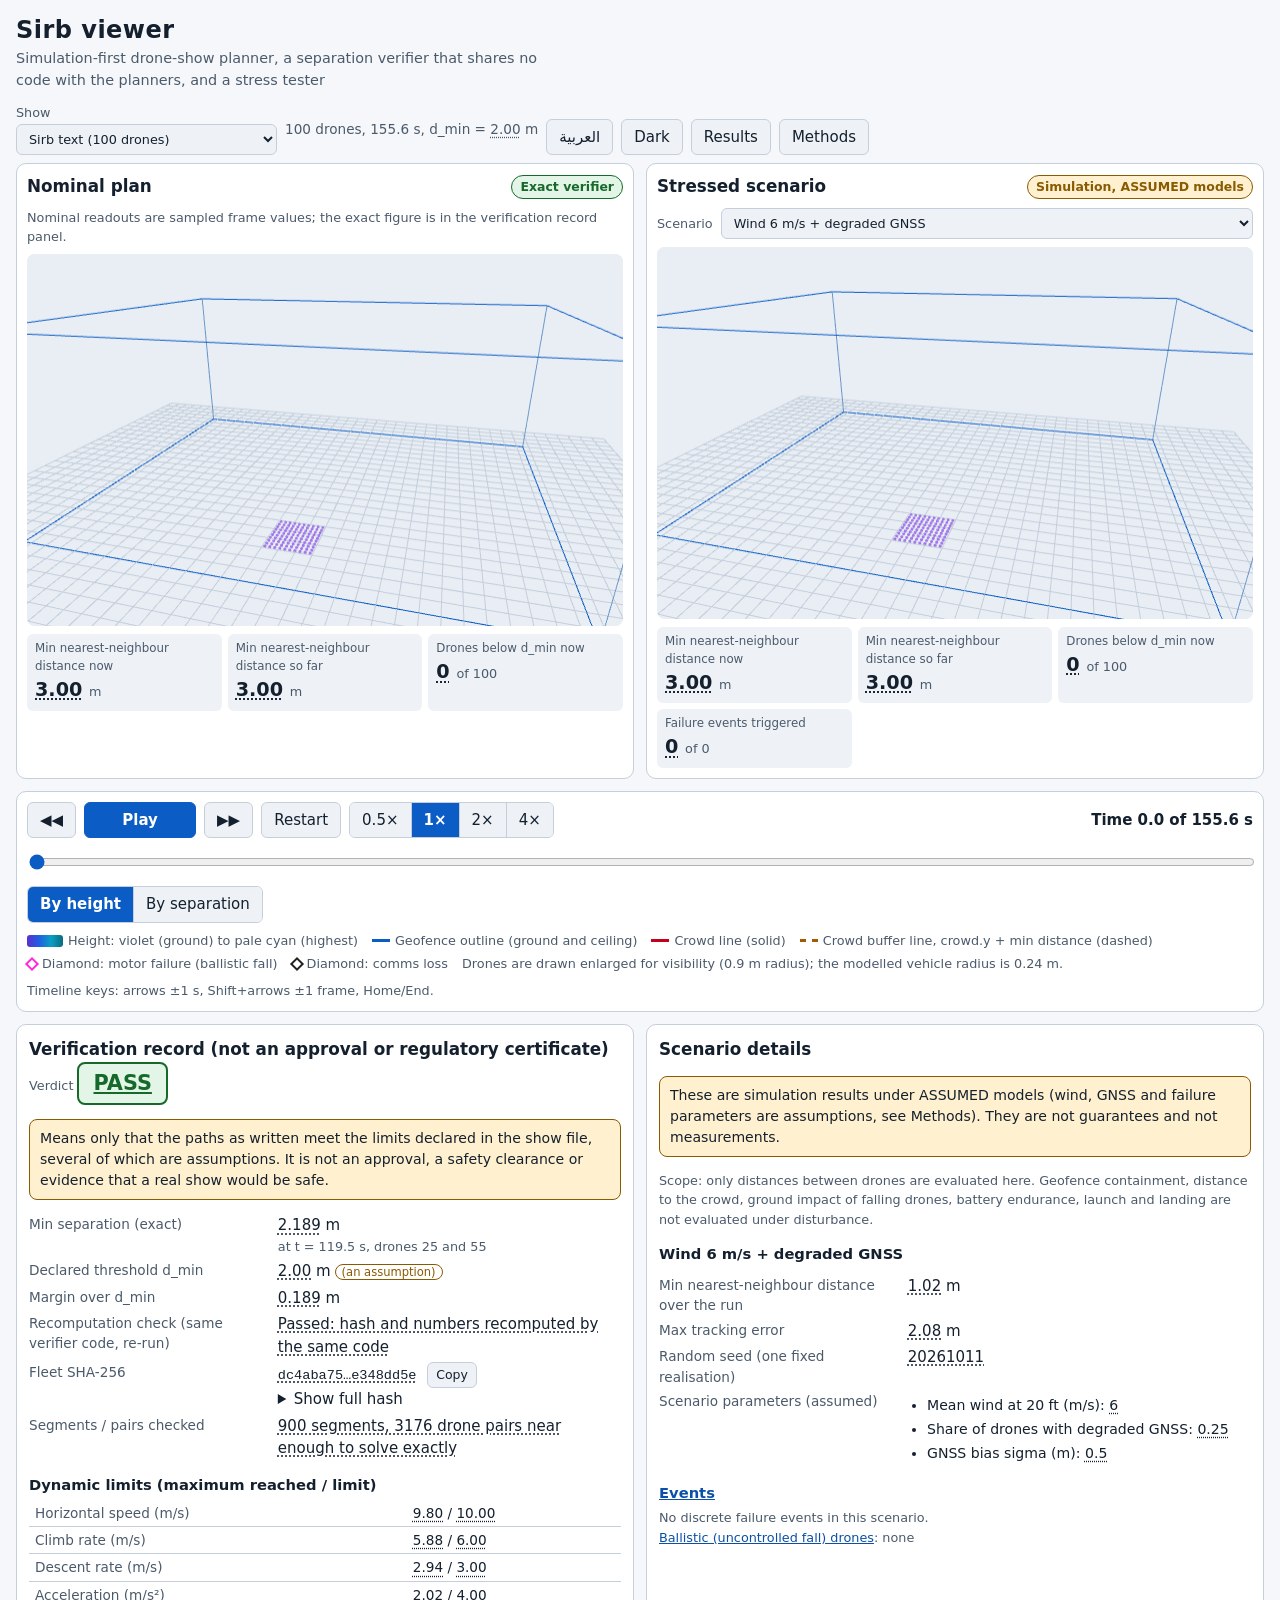
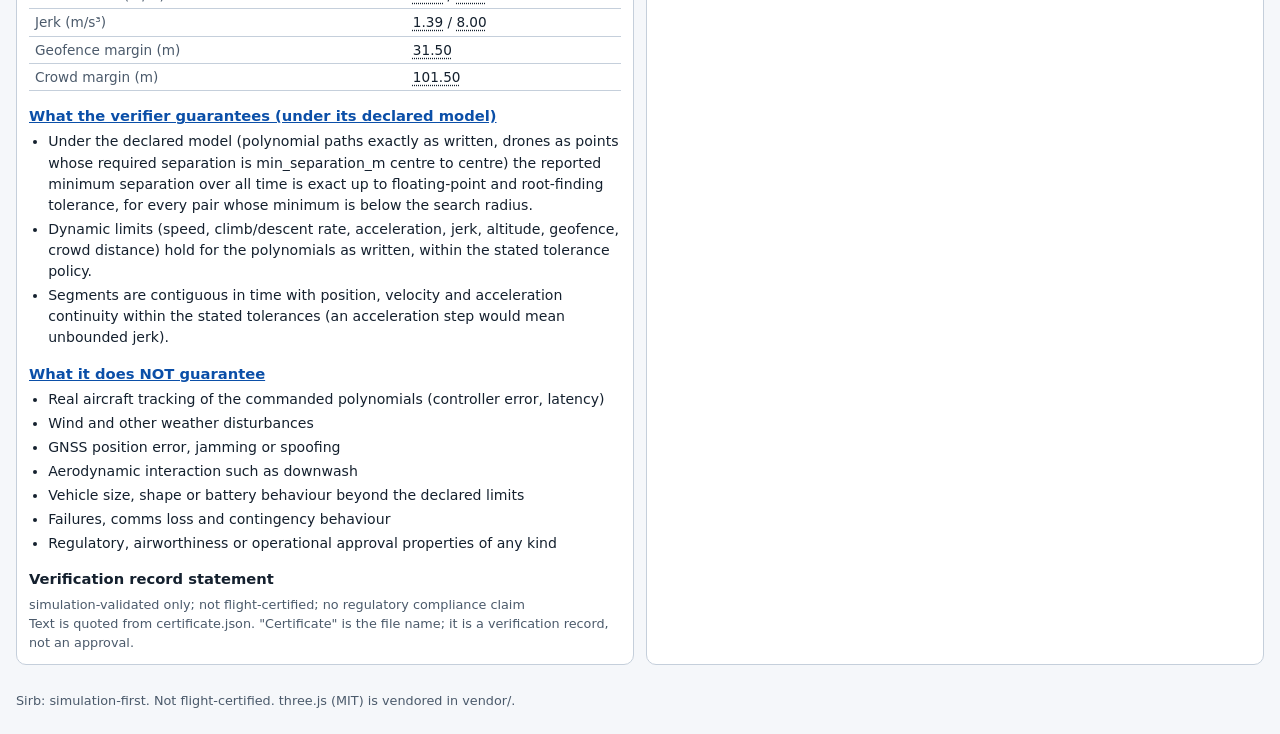
==== commit 54d27966: "Add a results page to the viewer with sources, events and limitations Generated from results/*.json:" ====
--- a/viewer/index.html
+++ b/viewer/index.html
@@ -29,6 +29,7 @@
     <span id="showMeta" class="meta"></span>
     <button id="langBtn" type="button" class="btn" lang="ar"></button>
     <button id="themeBtn" type="button" class="btn" data-i18n-aria="theme_switch_label"></button>
+    <a class="btn" href="results.html" data-i18n="results">Results</a>
     <a class="btn" href="methods.html" data-i18n="methods">Methods</a>
   </div>
 </header>
--- a/viewer/style.css
+++ b/viewer/style.css
@@ -135,3 +135,4 @@
 .en-block { display: block; text-align: left; }
 .ico-back::before { content: "\25C0\25C0"; }
 .ico-fwd::before { content: "\25B6\25B6"; }
+.tbl-wrap { overflow-x: auto; max-inline-size: 100%; }
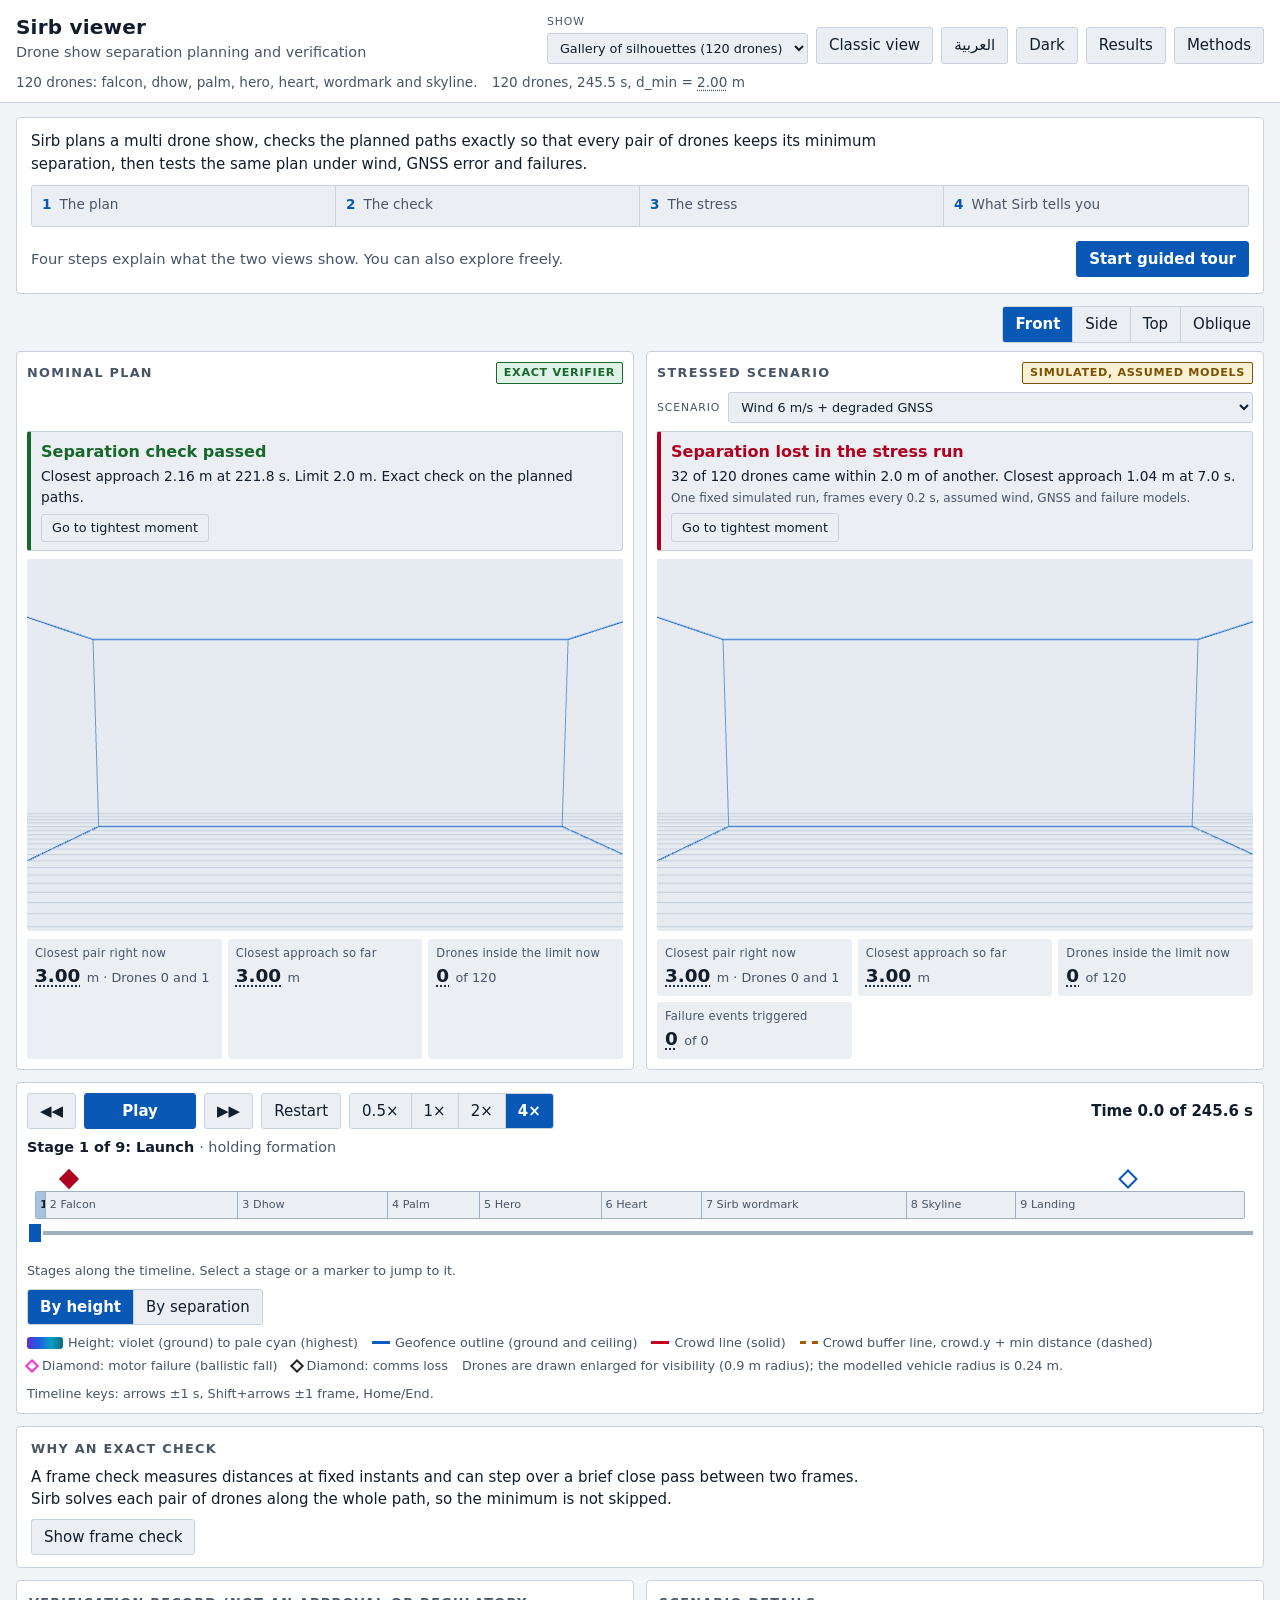
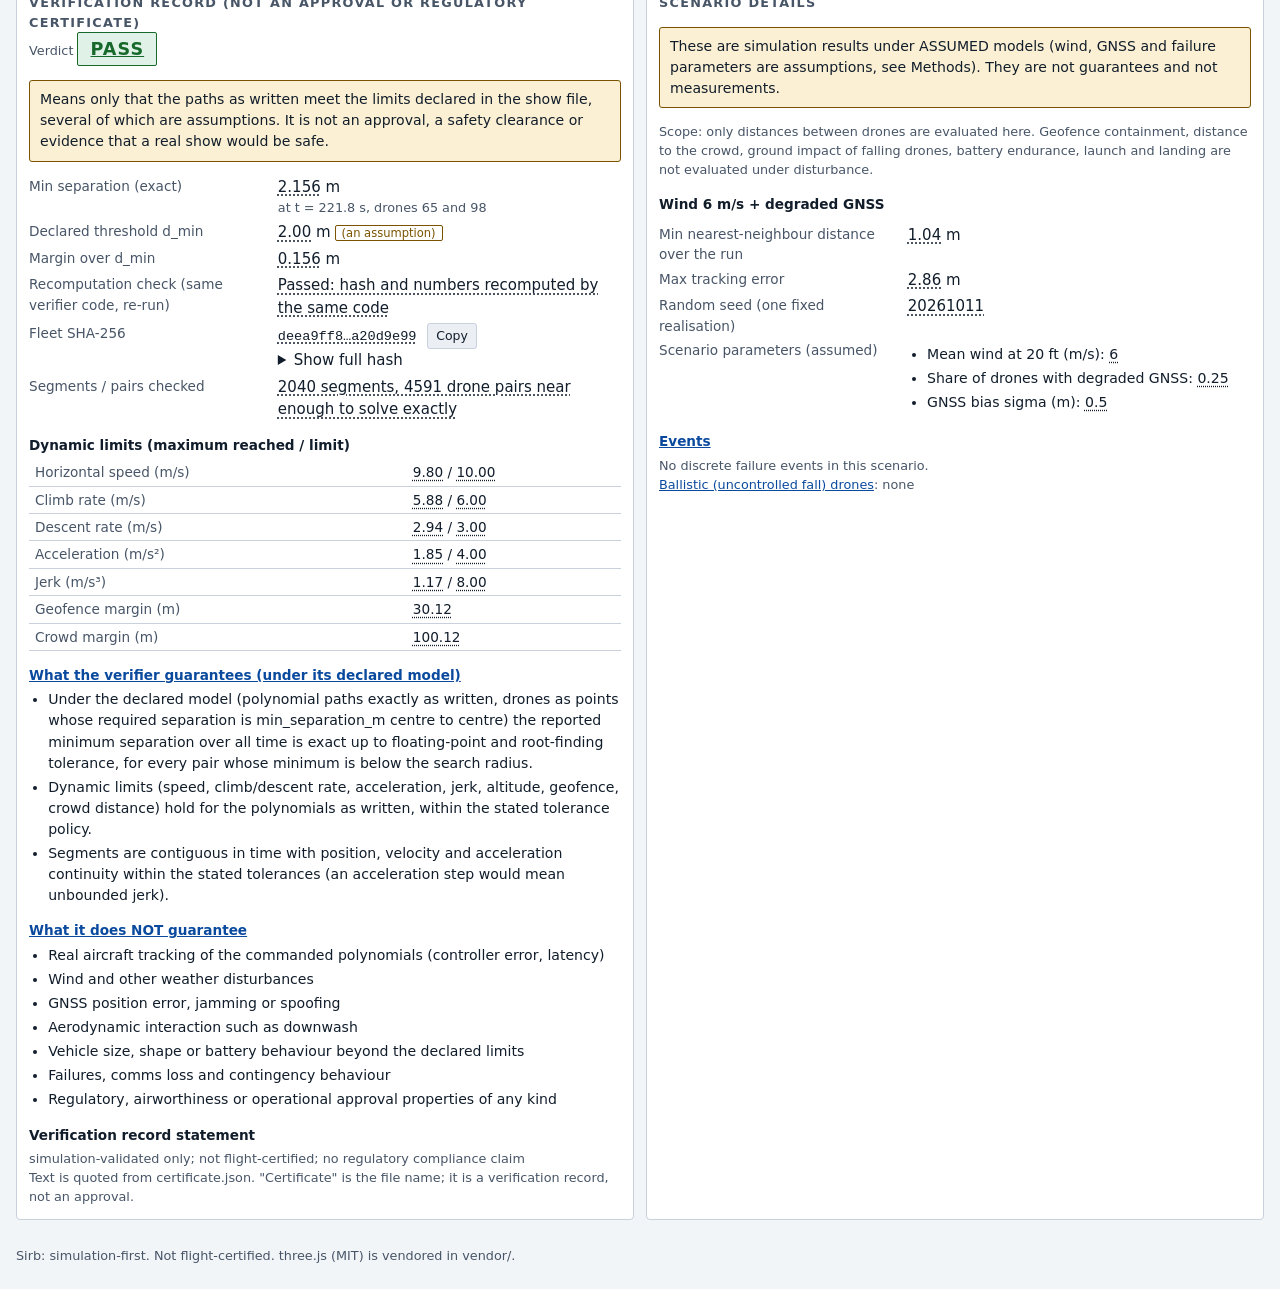
==== commit e0ab9747: "Add a guided layer to the viewer: tour, verdict cards, closest pair, camera presets, stage timeline," ====
--- a/viewer/index.html
+++ b/viewer/index.html
@@ -5,7 +5,7 @@
 <meta http-equiv="Content-Security-Policy" content="default-src 'self'; script-src 'self' 'sha256-5wA3Z8E0Y0OTGN2sJH6JJETuF5CYTp6eGDxFbK0Gl1s='; style-src 'self' 'unsafe-inline'; img-src 'self' data:; connect-src 'self'; object-src 'none'; base-uri 'none'; form-action 'none'">
 <meta name="viewport" content="width=device-width, initial-scale=1">
 <title>Sirb viewer</title>
-<meta name="description" content="Static viewer for Sirb: drone-show plans checked against their declared limits, next to stressed simulation scenarios. Simulation only. Not an approval.">
+<meta name="description" content="Static viewer for Sirb: drone show plans checked against their declared limits, next to stressed simulation scenarios. Simulation only.">
 <meta name="color-scheme" content="dark light">
 <link rel="icon" href="data:,">
 <link rel="stylesheet" href="style.css">
@@ -18,20 +18,21 @@
 
 <header class="top">
   <div class="brand">
-    <h1 data-i18n="app_title">Sirb viewer</h1>
-    <p class="tagline" data-i18n="tagline"></p>
+    <h1><span data-i18n="app_title">Sirb viewer</span></h1>
+    <p class="tagline" data-i18n="brand_sub"></p>
   </div>
   <div class="top-controls">
     <label class="field">
       <span data-i18n="show">Show</span>
-      <select id="showSelect" aria-describedby="showMeta"></select>
+      <select id="showSelect" aria-describedby="showMeta showBlurb"></select>
     </label>
-    <span id="showMeta" class="meta"></span>
+    <button id="viewModeBtn" type="button" class="btn"></button>
     <button id="langBtn" type="button" class="btn" lang="ar"></button>
     <button id="themeBtn" type="button" class="btn" data-i18n-aria="theme_switch_label"></button>
     <a class="btn" href="results.html" data-i18n="results">Results</a>
     <a class="btn" href="methods.html" data-i18n="methods">Methods</a>
   </div>
+  <p class="show-line"><span id="showBlurb"></span> <span id="showMeta" class="meta"></span></p>
 </header>
 
 <aside id="banner" class="banner" aria-labelledby="bannerTitle" hidden>
@@ -48,15 +49,41 @@
 <div id="globalError" class="error" role="alert" hidden></div>
 
 <main id="viewer">
+  <section id="guide" class="guide guide-only" aria-label="Guide">
+    <p id="introLine" class="intro" data-i18n="intro_line"></p>
+    <ol id="steps" class="steps" data-i18n-aria="tour_nav"></ol>
+    <div id="tourCard" class="tour-card" aria-live="polite">
+      <div id="tourBody" class="tour-body"></div>
+      <div class="tour-nav">
+        <button id="tourBack" type="button" class="btn" data-i18n="tour_back" hidden>Back</button>
+        <button id="tourNext" type="button" class="btn btn-primary" data-i18n="tour_next" hidden>Next</button>
+        <button id="tourStart" type="button" class="btn btn-primary" data-i18n="tour_start">Start guided tour</button>
+        <button id="tourExit" type="button" class="btn" data-i18n="tour_exit" hidden>Exit tour</button>
+      </div>
+    </div>
+  </section>
+
+  <div class="views-bar">
+    <div class="seg" role="group" data-i18n-aria="cam_label" aria-label="Camera" id="camGroup">
+      <button type="button" class="btn seg-btn" data-cam="front" aria-pressed="true" data-i18n="cam_front">Front</button>
+      <button type="button" class="btn seg-btn" data-cam="side" aria-pressed="false" data-i18n="cam_side">Side</button>
+      <button type="button" class="btn seg-btn" data-cam="top" aria-pressed="false" data-i18n="cam_top">Top</button>
+      <button type="button" class="btn seg-btn" data-cam="oblique" aria-pressed="false" data-i18n="cam_oblique">Oblique</button>
+    </div>
+  </div>
+
   <section class="views" data-i18n-aria="views_label" aria-label="3D views">
     <article class="view" id="viewA">
       <header class="view-head">
         <h2 data-i18n="view_nominal">Nominal plan</h2>
         <a class="badge badge-ok" href="methods.html#exact-verifier" data-i18n="view_nominal_badge">Exact verifier</a>
       </header>
-      <p class="note scen-ph" data-i18n="nominal_label"></p>
+      <div class="row-fill" aria-hidden="true"></div>
+      <div class="vcard guide-only" id="vcA"></div>
+      <p class="note scen-ph classic-only" data-i18n="nominal_label"></p>
       <div class="canvas-wrap">
         <canvas tabindex="0" role="img" data-i18n-aria="canvas_label_a"></canvas>
+        <span class="pair-label" aria-hidden="true" hidden></span>
         <div class="overlay" aria-live="polite"></div>
       </div>
       <dl class="readouts" id="roA"></dl>
@@ -65,14 +92,16 @@
     <article class="view" id="viewB">
       <header class="view-head">
         <h2 data-i18n="view_stress">Stressed scenario</h2>
-        <a class="badge badge-warn" href="methods.html#stress-model" data-i18n="view_stress_badge">Simulation, ASSUMED models</a>
+        <a class="badge badge-warn" href="methods.html#stress-model" data-i18n="view_stress_badge">Simulated, assumed models</a>
       </header>
       <label class="field scen">
         <span data-i18n="scenario">Scenario</span>
         <select id="scenSelect"></select>
       </label>
+      <div class="vcard guide-only" id="vcB"></div>
       <div class="canvas-wrap">
         <canvas tabindex="0" role="img" data-i18n-aria="canvas_label_b"></canvas>
+        <span class="pair-label" aria-hidden="true" hidden></span>
         <div class="overlay" aria-live="polite"></div>
       </div>
       <dl class="readouts" id="roB"></dl>
@@ -91,7 +120,16 @@
       <div class="seg" role="group" data-i18n-aria="speed" aria-label="Speed" id="speedGroup"></div>
       <output id="timeOut" class="time" aria-live="off"></output>
     </div>
-    <input id="scrub" type="range" min="0" max="100" step="1" value="0" data-i18n-aria="timeline" aria-label="Timeline">
+    <p id="stageNow" class="stage-now guide-only"></p>
+    <div class="timeline" id="timeline" dir="ltr">
+      <div class="tl-markers guide-only" id="tlMarkers"></div>
+      <div class="tl-band guide-only" id="tlBand" role="group" data-i18n-aria="stages_label" aria-label="Show stages"></div>
+      <div class="tl-track">
+        <div class="tl-frames" id="tlFrames" hidden></div>
+        <input id="scrub" type="range" min="0" max="100" step="1" value="0" data-i18n-aria="timeline" aria-label="Timeline">
+      </div>
+    </div>
+    <p class="note guide-only" data-i18n="tl_hint"></p>
     <div class="tr-row">
       <div class="seg" role="group" data-i18n-aria="colour_mode" aria-label="Colour mode" id="modeGroup">
         <button type="button" class="btn seg-btn" data-mode="height" aria-pressed="true" data-i18n="mode_height">By height</button>
@@ -100,6 +138,17 @@
       <ul class="legend" id="legend"></ul>
     </div>
     <p class="note" id="keysHint"></p>
+  </section>
+
+  <section class="why guide-only" id="why" aria-labelledby="whyH">
+    <h2 id="whyH" data-i18n="why_title">Why an exact check</h2>
+    <p data-i18n="why_body"></p>
+    <div class="tr-row">
+      <button id="fcToggle" type="button" class="btn" aria-pressed="false" data-i18n="why_toggle">Show frame check</button>
+      <div class="seg" role="group" data-i18n-aria="why_step" aria-label="Frame step" id="fcSteps" hidden></div>
+    </div>
+    <div id="fcOut" class="fc-out" hidden></div>
+    <div id="fcEvidence" class="fc-ev" hidden></div>
   </section>
 
   <section class="panels">
--- a/viewer/style.css
+++ b/viewer/style.css
@@ -1,16 +1,16 @@
 :root {
-  --bg: #0d1117; --panel: #151b24; --panel2: #1b2330; --text: #e6edf3; --muted: #9aa7b5;
-  --border: #2b3644; --accent: #5aa9ff; --accent-ink: #06101d; --focus: #ffd24a;
-  --ok: #3fb950; --ok-bg: #0f2a18; --warn: #f0b429; --warn-bg: #33270a; --bad: #ff6b6b; --bad-bg: #3a1214;
-  --banner-bg: #3a2a05; --banner-border: #f0b429; --banner-text: #ffe9a8;
-  --canvas: #0a0e14; --link: #7cc0ff;
+  --bg: #0a1017; --panel: #101822; --panel2: #162130; --text: #e3e9f0; --muted: #94a3b5;
+  --border: #243142; --border-strong: #35465b; --accent: #3d8fe6; --accent-ink: #04101e; --focus: #ffd24a;
+  --ok: #38b27a; --ok-bg: #0d2619; --warn: #d9a31a; --warn-bg: #2b2208; --bad: #f0626a; --bad-bg: #331417;
+  --banner-bg: #2b2208; --banner-border: #d9a31a; --banner-text: #f5e3b0;
+  --canvas: #070b10; --link: #7db8f2;
 }
 :root[data-theme="light"] {
-  --bg: #f5f7fa; --panel: #ffffff; --panel2: #eef2f7; --text: #14202e; --muted: #4b5a6b;
-  --border: #c5cfdb; --accent: #0b5cc5; --accent-ink: #ffffff; --focus: #8a5a00;
-  --ok: #17692b; --ok-bg: #e2f5e7; --warn: #8a5a00; --warn-bg: #fff1cf; --bad: #b00020; --bad-bg: #fde4e7;
-  --banner-bg: #fff1cf; --banner-border: #8a5a00; --banner-text: #3d2900;
-  --canvas: #e9eef5; --link: #0b4fa8;
+  --bg: #f2f5f8; --panel: #ffffff; --panel2: #ebeff4; --text: #111d2b; --muted: #475567;
+  --border: #c8d1dc; --border-strong: #9fb0c2; --accent: #0a58b6; --accent-ink: #ffffff; --focus: #8a5a00;
+  --ok: #17692b; --ok-bg: #e0f2e7; --warn: #7a5200; --warn-bg: #fbf0d3; --bad: #b00020; --bad-bg: #fbe3e6;
+  --banner-bg: #fbf0d3; --banner-border: #7a5200; --banner-text: #3d2900;
+  --canvas: #e6ebf2; --link: #0a4a9e;
 }
 * { box-sizing: border-box; }
 html { color-scheme: dark; }
@@ -24,57 +24,57 @@
 .skip { position: absolute; inset-inline-start: 8px; top: -60px; background: var(--accent); color: var(--accent-ink); padding: 8px 12px; z-index: 50; }
 .skip:focus { top: 8px; }
 
-.top { display: flex; flex-wrap: wrap; gap: 12px 24px; justify-content: space-between; align-items: flex-end; padding: 12px 16px 8px; }
-.brand h1 { margin: 0; font-size: 1.5rem; letter-spacing: .02em; }
+.top { display: flex; flex-wrap: wrap; gap: 8px 24px; justify-content: space-between; align-items: flex-end; padding: 12px 16px 10px; border-block-end: 1px solid var(--border); background: var(--panel); margin-block-end: 14px; }
+.brand h1 { margin: 0; font-size: 1.25rem; font-weight: 650; letter-spacing: .01em; }
 .tagline { margin: 0; color: var(--muted); font-size: .9rem; max-inline-size: 60ch; }
 .top-controls { display: flex; flex-wrap: wrap; gap: 8px; align-items: flex-end; }
 .meta { color: var(--muted); font-size: .85rem; align-self: center; }
 .field { display: flex; flex-direction: column; gap: 2px; font-size: .8rem; color: var(--muted); }
 select, .btn, input[type=range] { font: inherit; }
-select { background: var(--panel2); color: var(--text); border: 1px solid var(--border); border-radius: 6px; padding: 6px 8px; min-inline-size: 12rem; max-inline-size: 100%; }
-.btn { background: var(--panel2); color: var(--text); border: 1px solid var(--border); border-radius: 6px; padding: 6px 12px; cursor: pointer; text-decoration: none; display: inline-block; min-block-size: 34px; }
+select { background: var(--panel2); color: var(--text); border: 1px solid var(--border); border-radius: 3px; padding: 6px 8px; min-inline-size: 12rem; max-inline-size: 100%; }
+.btn { background: var(--panel2); color: var(--text); border: 1px solid var(--border); border-radius: 3px; padding: 6px 12px; cursor: pointer; text-decoration: none; display: inline-block; min-block-size: 34px; }
 .btn:hover { border-color: var(--accent); }
 .btn-primary { background: var(--accent); color: var(--accent-ink); border-color: var(--accent); font-weight: 600; min-inline-size: 7rem; }
-.seg { display: inline-flex; border: 1px solid var(--border); border-radius: 6px; overflow: hidden; }
+.seg { display: inline-flex; border: 1px solid var(--border); border-radius: 3px; overflow: hidden; }
 .seg .btn { border: 0; border-radius: 0; border-inline-end: 1px solid var(--border); }
 .seg .btn:last-child { border-inline-end: 0; }
 .seg .btn[aria-pressed="true"] { background: var(--accent); color: var(--accent-ink); font-weight: 600; }
 
-.banner { margin: 4px 16px 10px; padding: 10px 14px; background: var(--banner-bg); border: 2px solid var(--banner-border); border-inline-start-width: 8px; border-radius: 8px; color: var(--banner-text); }
+.banner { margin: 4px 16px 10px; padding: 10px 14px; background: var(--banner-bg); border: 2px solid var(--banner-border); border-inline-start-width: 8px; border-radius: 3px; color: var(--banner-text); }
 .banner strong { text-transform: uppercase; letter-spacing: .06em; font-size: .85rem; }
 .banner p { margin: 2px 0 0; font-size: 1.02rem; font-weight: 600; }
 .banner .banner-orig { font-size: .8rem; font-weight: 400; opacity: .9; }
-.error { margin: 8px 16px; padding: 10px 14px; background: var(--bad-bg); border: 1px solid var(--bad); border-radius: 8px; }
+.error { margin: 8px 16px; padding: 10px 14px; background: var(--bad-bg); border: 1px solid var(--bad); border-radius: 3px; }
 .error code { background: rgba(127,127,127,.25); padding: 1px 4px; border-radius: 3px; direction: ltr; unicode-bidi: isolate; }
 
 main { padding: 0 16px 16px; }
 .views { display: grid; grid-template-columns: repeat(2, minmax(0, 1fr)); gap: 12px; }
 @media (max-width: 860px) { .views { grid-template-columns: minmax(0, 1fr); } }
-.view { background: var(--panel); border: 1px solid var(--border); border-radius: 10px; padding: 10px; display: flex; flex-direction: column; gap: 8px; min-inline-size: 0; }
+.view { background: var(--panel); border: 1px solid var(--border); border-radius: 4px; padding: 10px; display: flex; flex-direction: column; gap: 8px; min-inline-size: 0; }
 .view-head { display: flex; justify-content: space-between; align-items: center; gap: 8px; flex-wrap: wrap; }
 .view h2, .panel h2 { margin: 0; font-size: 1.05rem; }
-.badge { font-size: .78rem; padding: 2px 8px; border-radius: 999px; border: 1px solid; text-decoration: none; font-weight: 600; }
+.badge { font-size: .7rem; padding: 2px 7px; border-radius: 2px; border: 1px solid; text-decoration: none; font-weight: 600; letter-spacing: .06em; text-transform: uppercase; }
 .badge-ok { color: var(--ok); background: var(--ok-bg); border-color: var(--ok); }
 .badge-warn { color: var(--warn); background: var(--warn-bg); border-color: var(--warn); }
 .scen { flex-direction: row; align-items: center; gap: 8px; }
 .scen select { flex: 1; }
-.canvas-wrap { position: relative; aspect-ratio: 16 / 10; background: var(--canvas); border-radius: 8px; overflow: hidden; }
+.canvas-wrap { position: relative; aspect-ratio: 16 / 10; background: var(--canvas); border-radius: 3px; overflow: hidden; }
 .canvas-wrap canvas { position: absolute; inset: 0; inline-size: 100%; block-size: 100%; display: block; touch-action: none; }
 .overlay { position: absolute; inset: 0; display: flex; align-items: center; justify-content: center; text-align: center; padding: 16px; background: color-mix(in srgb, var(--canvas) 80%, transparent); font-weight: 600; }
 .overlay:empty { display: none; }
 .readouts { display: grid; grid-template-columns: repeat(auto-fit, minmax(11rem, 1fr)); gap: 6px; margin: 0; }
-.readouts > div { background: var(--panel2); border-radius: 6px; padding: 6px 8px; }
-.readouts dt { font-size: .74rem; color: var(--muted); }
-.readouts dd { margin: 0; font-size: 1.2rem; font-weight: 700; font-variant-numeric: tabular-nums; }
+.readouts > div { background: var(--panel2); border-radius: 3px; padding: 6px 8px; }
+.readouts dt { font-size: .72rem; color: var(--muted); letter-spacing: .02em; }
+.readouts dd { margin: 0; font-size: 1.15rem; font-weight: 650; font-variant-numeric: tabular-nums; }
 .readouts .unit { font-size: .8rem; font-weight: 400; color: var(--muted); }
 .readouts dd.is-bad { color: var(--bad); }
-.readouts dd.is-bad::before { content: "\26A0\FE0E "; }
+.readouts > div:has(dd.is-bad) { border-inline-start: 3px solid var(--bad); }
 .note { margin: 0; font-size: .8rem; color: var(--muted); }
 .note-warn { color: var(--warn); font-weight: 600; }
 a.num { color: inherit; text-decoration: underline dotted; text-underline-offset: 3px; }
 a.num:hover { text-decoration: underline solid; color: var(--link); }
 
-.transport { background: var(--panel); border: 1px solid var(--border); border-radius: 10px; padding: 10px; margin-block: 12px; display: flex; flex-direction: column; gap: 8px; }
+.transport { background: var(--panel); border: 1px solid var(--border); border-radius: 4px; padding: 10px; margin-block: 12px; display: flex; flex-direction: column; gap: 8px; }
 .tr-row { display: flex; flex-wrap: wrap; gap: 8px; align-items: center; }
 .time { margin-inline-start: auto; font-variant-numeric: tabular-nums; font-weight: 600; direction: ltr; unicode-bidi: isolate; }
 #scrub { inline-size: 100%; direction: ltr; accent-color: var(--accent); block-size: 28px; }
@@ -88,9 +88,9 @@
 
 .panels { display: grid; grid-template-columns: repeat(2, minmax(0, 1fr)); gap: 12px; }
 @media (max-width: 860px) { .panels { grid-template-columns: minmax(0, 1fr); } }
-.panel { background: var(--panel); border: 1px solid var(--border); border-radius: 10px; padding: 12px; min-inline-size: 0; }
+.panel { background: var(--panel); border: 1px solid var(--border); border-radius: 4px; padding: 12px; min-inline-size: 0; }
 .panel h3 { margin: 14px 0 4px; font-size: .92rem; }
-.verdict { display: inline-flex; align-items: center; gap: 8px; font-weight: 800; font-size: 1.3rem; padding: 4px 14px; border-radius: 8px; border: 2px solid; }
+.verdict { display: inline-flex; align-items: center; gap: 8px; font-weight: 700; font-size: 1.1rem; letter-spacing: .06em; padding: 3px 12px; border-radius: 2px; border: 1px solid; }
 .verdict.pass { color: var(--ok); background: var(--ok-bg); border-color: var(--ok); }
 .verdict.fail { color: var(--bad); background: var(--bad-bg); border-color: var(--bad); }
 .kv { display: grid; grid-template-columns: minmax(8rem, 40%) 1fr; gap: 4px 12px; margin: 10px 0 0; }
@@ -104,8 +104,8 @@
 .list { margin: 4px 0; padding-inline-start: 1.2rem; font-size: .88rem; }
 .list li { margin-block: 3px; }
 .list.en-only, [lang="en"].keep { direction: ltr; text-align: left; }
-.assumed { background: var(--warn-bg); border: 1px solid var(--warn); color: var(--text); border-radius: 8px; padding: 8px 10px; font-size: .88rem; }
-.chip { font-size: .72rem; color: var(--warn); border: 1px solid var(--warn); border-radius: 999px; padding: 0 6px; margin-inline-start: 4px; }
+.assumed { background: var(--warn-bg); border: 1px solid var(--warn); color: var(--text); border-radius: 3px; padding: 8px 10px; font-size: .88rem; }
+.chip { font-size: .72rem; color: var(--warn); border: 1px solid var(--warn); border-radius: 2px; padding: 0 6px; margin-inline-start: 4px; }
 .ev-btn { font-size: .78rem; padding: 2px 8px; min-block-size: 26px; margin-inline-start: 6px; }
 .foot { padding: 10px 16px 24px; color: var(--muted); font-size: .8rem; }
 
@@ -116,14 +116,14 @@
 .doc h3 { font-size: 1.02rem; scroll-margin-block-start: 12px; }
 .doc :target > h2, .doc h2:target, .doc h3:target { background: color-mix(in srgb, var(--accent) 22%, transparent); }
 .doc p, .doc li { overflow-wrap: anywhere; }
-.doc .ar-sum { background: var(--panel2); border-radius: 8px; padding: 8px 12px; }
+.doc .ar-sum { background: var(--panel2); border-radius: 3px; padding: 8px 12px; }
 html[lang="en"] .ar, html[lang="ar"] .en { display: none; }
 .doc .en-detail { direction: ltr; text-align: left; }
 html[dir="rtl"] .doc .en-detail ul { padding-inline-start: 0; padding-inline-end: 1.2rem; }
 .doc .en-detail li, .doc .en-detail p { text-align: left; }
 .toc { columns: 2 16rem; font-size: .92rem; }
 .doc code { font-family: ui-monospace, Menlo, Consolas, monospace; font-size: .9em; background: var(--panel2); padding: 0 4px; border-radius: 3px; direction: ltr; unicode-bidi: isolate; }
-.doc .callout { background: var(--warn-bg); border: 1px solid var(--warn); border-radius: 8px; padding: 8px 12px; }
+.doc .callout { background: var(--warn-bg); border: 1px solid var(--warn); border-radius: 3px; padding: 8px 12px; }
 .doc .nav { display: flex; gap: 8px; flex-wrap: wrap; padding: 12px 0; align-items: center; }
 
 @media (prefers-reduced-motion: reduce) { * { animation: none !important; transition: none !important; scroll-behavior: auto !important; } }
@@ -136,3 +136,96 @@
 .ico-back::before { content: "\25C0\25C0"; }
 .ico-fwd::before { content: "\25B6\25B6"; }
 .tbl-wrap { overflow-x: auto; max-inline-size: 100%; }
+
+/* ---- engineering skin and guided layer ---- */
+.show-line { flex-basis: 100%; margin: 0; font-size: .85rem; color: var(--muted); }
+.show-line .meta { margin-inline-start: 10px; font-variant-numeric: tabular-nums; }
+.field span { text-transform: uppercase; letter-spacing: .08em; font-size: .68rem; }
+.view h2, .panel h2, .why h2 { font-size: .8rem; text-transform: uppercase; letter-spacing: .1em; color: var(--muted); font-weight: 650; }
+.panel h3 { font-size: .85rem; }
+.btn { transition: none; }
+.btn:hover { border-color: var(--accent); background: color-mix(in srgb, var(--accent) 12%, var(--panel2)); }
+.btn-primary:hover { background: var(--accent); filter: brightness(1.08); }
+
+body.classic .guide-only { display: none !important; }
+body:not(.classic) .classic-only { display: none; }
+
+.guide { background: var(--panel); border: 1px solid var(--border); border-radius: 4px; padding: 12px 14px; margin-block-end: 12px; display: grid; gap: 10px; }
+.intro { margin: 0; max-inline-size: 90ch; color: var(--text); }
+.steps { list-style: none; margin: 0; padding: 0; display: grid; grid-template-columns: repeat(4, minmax(0, 1fr)); gap: 0; border: 1px solid var(--border); border-radius: 3px; overflow: hidden; counter-reset: st; }
+.steps li { display: contents; }
+.step-btn { text-align: start; background: var(--panel2); color: var(--muted); border: 0; border-inline-end: 1px solid var(--border); padding: 8px 10px; cursor: pointer; font: inherit; font-size: .85rem; display: flex; gap: 8px; align-items: baseline; min-block-size: 40px; }
+.steps li:last-child .step-btn { border-inline-end: 0; }
+.step-btn .no { font-variant-numeric: tabular-nums; font-weight: 700; color: var(--accent); }
+.step-btn:hover { color: var(--text); }
+.step-btn[aria-current="step"] { background: var(--accent); color: var(--accent-ink); font-weight: 600; }
+.step-btn[aria-current="step"] .no { color: inherit; }
+.tour-card { display: flex; flex-wrap: wrap; gap: 8px 16px; align-items: center; justify-content: space-between; min-block-size: 44px; }
+.tour-body { flex: 1 1 28rem; min-inline-size: 0; }
+.tour-body h3 { margin: 0 0 2px; font-size: .95rem; }
+.tour-body p { margin: 0; font-size: .92rem; max-inline-size: 90ch; }
+.tour-body .step-no { font-size: .7rem; text-transform: uppercase; letter-spacing: .1em; color: var(--muted); }
+.tour-nav { display: flex; gap: 8px; flex-wrap: wrap; }
+
+.views-bar { display: flex; justify-content: flex-end; margin-block-end: 8px; }
+.vcard { border: 1px solid var(--border); border-inline-start-width: 4px; border-radius: 3px; padding: 8px 10px; background: var(--panel2); display: grid; gap: 2px; }
+.vcard.ok { border-inline-start-color: var(--ok); }
+.vcard.bad { border-inline-start-color: var(--bad); }
+.vcard .vc-t { font-size: 1rem; font-weight: 650; }
+.vcard.ok .vc-t { color: var(--ok); }
+.vcard.bad .vc-t { color: var(--bad); }
+.vcard p { margin: 0; font-size: .86rem; }
+.vcard .vc-n { font-size: .75rem; color: var(--muted); }
+.vcard .btn { justify-self: start; margin-block-start: 4px; font-size: .8rem; min-block-size: 28px; padding: 3px 10px; }
+.pair-label { position: absolute; transform: translate(-50%, -140%); pointer-events: none; font-size: .78rem; font-weight: 650; font-variant-numeric: tabular-nums; padding: 1px 6px; border-radius: 2px; background: color-mix(in srgb, var(--canvas) 82%, transparent); color: var(--text); border: 1px solid var(--border-strong); white-space: nowrap; direction: ltr; unicode-bidi: isolate; }
+.pair-label.bad { color: var(--bad); border-color: var(--bad); }
+
+.stage-now { margin: 0; font-size: .9rem; font-weight: 600; }
+.stage-now .ph { font-weight: 400; color: var(--muted); }
+.timeline { display: grid; gap: 0; }
+.tl-markers { position: relative; block-size: 24px; margin-inline: 8px; }
+.tl-mk { position: absolute; top: 0; transform: translateX(-50%); inline-size: 22px; block-size: 24px; padding: 0; border: 0; background: none; cursor: pointer; display: flex; align-items: center; justify-content: center; }
+.tl-mk::before { content: ""; inline-size: 10px; block-size: 10px; border: 2px solid currentColor; transform: rotate(45deg); background: var(--panel); }
+.tl-mk.tight-nom { color: var(--accent); }
+.tl-mk.tight-str { color: var(--bad); }
+.tl-mk.tight-str::before { background: currentColor; }
+.tl-mk.ev { color: #d946c0; }
+.tl-mk:hover::before { background: currentColor; }
+.tl-band { display: flex; margin-inline: 8px; block-size: 28px; border: 1px solid var(--border-strong); border-radius: 2px; overflow: hidden; background: var(--panel2); }
+.tl-seg { flex: none; min-inline-size: 0; padding: 0 4px; border: 0; border-inline-end: 1px solid var(--border-strong); background: var(--panel2); color: var(--muted); font: inherit; font-size: .7rem; cursor: pointer; overflow: hidden; white-space: nowrap; text-overflow: ellipsis; text-align: start; }
+.tl-seg:last-child { border-inline-end: 0; }
+.tl-seg:hover { color: var(--text); background: color-mix(in srgb, var(--accent) 14%, var(--panel2)); }
+.tl-seg.cur { background: color-mix(in srgb, var(--accent) 30%, var(--panel2)); color: var(--text); font-weight: 600; }
+.tl-track { position: relative; }
+.tl-frames { position: absolute; inset-inline: 8px; top: 50%; block-size: 14px; transform: translateY(-50%); pointer-events: none; background: repeating-linear-gradient(to right, var(--warn) 0, var(--warn) 1px, transparent 1px, transparent calc(var(--fc-step, 1) * 1%)); }
+#scrub { appearance: none; -webkit-appearance: none; background: transparent; margin: 0; padding: 0; block-size: 28px; }
+#scrub::-webkit-slider-runnable-track { block-size: 4px; background: var(--border-strong); border-radius: 0; }
+#scrub::-moz-range-track { block-size: 4px; background: var(--border-strong); border-radius: 0; }
+#scrub::-webkit-slider-thumb { -webkit-appearance: none; inline-size: 16px; block-size: 22px; margin-block-start: -9px; background: var(--accent); border: 2px solid var(--panel); border-radius: 2px; }
+#scrub::-moz-range-thumb { inline-size: 12px; block-size: 18px; background: var(--accent); border: 2px solid var(--panel); border-radius: 2px; }
+
+.why { background: var(--panel); border: 1px solid var(--border); border-radius: 4px; padding: 12px 14px; margin-block: 12px; display: grid; gap: 8px; }
+.why h2 { margin: 0; }
+.why p { margin: 0; max-inline-size: 90ch; }
+.why .btn[aria-pressed="true"] { background: var(--accent); color: var(--accent-ink); border-color: var(--accent); font-weight: 600; }
+.fc-out p { margin: 0 0 4px; }
+.fc-out .fc-num { font-variant-numeric: tabular-nums; font-weight: 650; }
+.fc-ev { border-block-start: 1px solid var(--border); padding-block-start: 8px; }
+.fc-ev h3 { margin: 0 0 4px; font-size: .8rem; text-transform: uppercase; letter-spacing: .08em; color: var(--muted); }
+.fc-ev ul { margin: 0; padding-inline-start: 1.2rem; font-size: .88rem; }
+.fc-ev li { margin-block: 3px; }
+
+@media (max-width: 860px) {
+  .steps { grid-template-columns: repeat(2, minmax(0, 1fr)); }
+  .steps li:nth-child(2) .step-btn { border-inline-end: 0; }
+  .steps li:nth-child(-n+2) .step-btn { border-block-end: 1px solid var(--border); }
+  .views-bar { justify-content: flex-start; }
+}
+[hidden] { display: none !important; }
+
+@media (min-width: 861px) {
+  .views .view { display: grid; grid-row: span 5; grid-template-rows: subgrid; row-gap: 8px; align-content: start; }
+  body.classic .views .view { grid-row: span 5; }
+}
+@media (max-width: 860px) { .row-fill { display: none; } }
+.row-fill { min-block-size: 0; }
